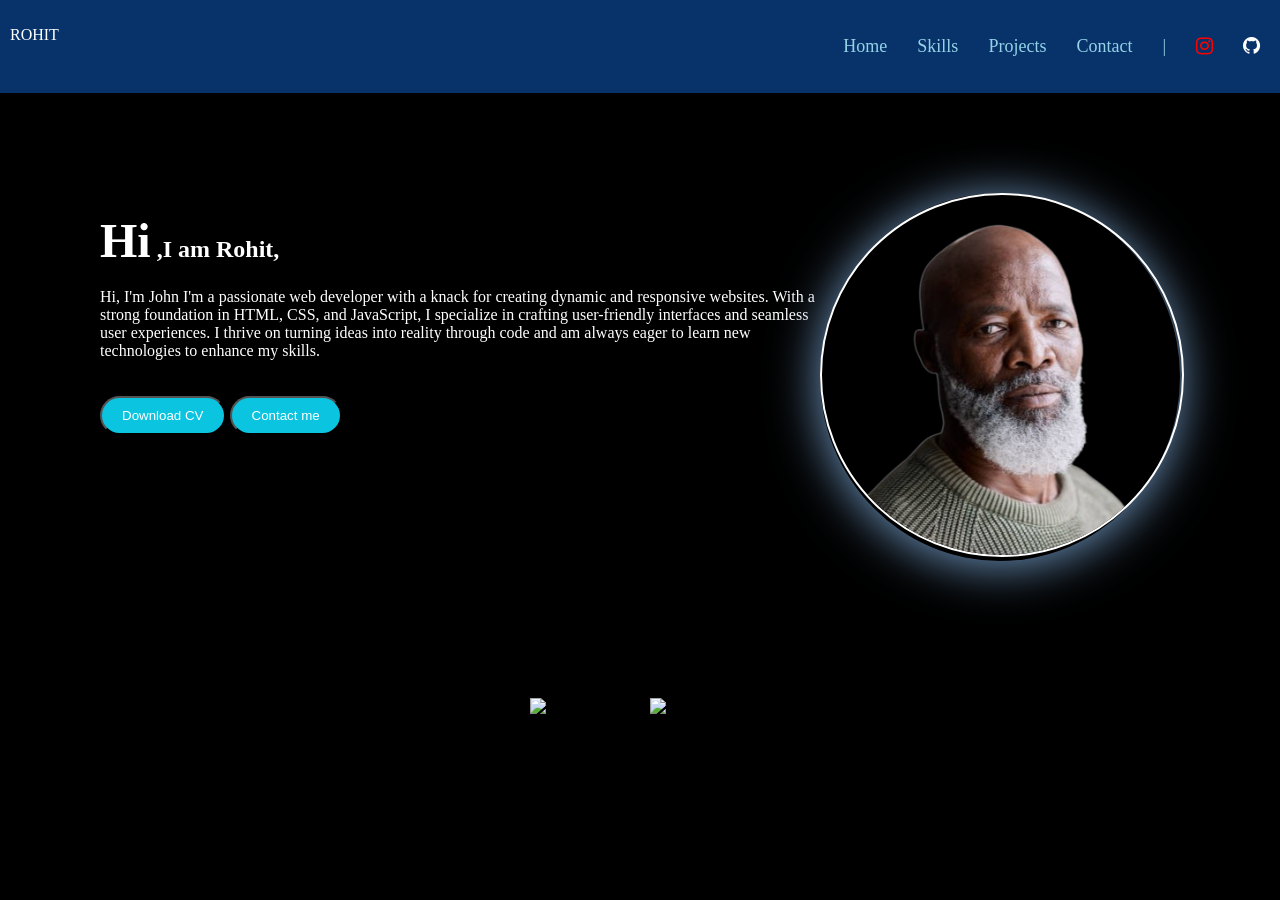
==== index.html @ e0179ade "Initial website structure" ====
<!DOCTYPE html>
<html lang="en">
<head>
    <meta charset="UTF-8">
    <meta name="viewport" content="width=device-width, initial-scale=1.0">
    <title>Portfolio Website</title>
    <link rel="stylesheet" href="/style.css">
    <link rel="preconnect" href="https://fonts.googleapis.com">
    <link rel="preconnect" href="https://fonts.gstatic.com" crossorigin>
    <link href="https://fonts.googleapis.com/css2?family=Playwrite+NZ+Basic:wght@100..400&display=swap" rel="stylesheet">
    <link rel="stylesheet" href="https://cdnjs.cloudflare.com/ajax/libs/font-awesome/4.7.0/css/font-awesome.min.css">
    
</head>
<body>
    <header>
        <div>
            <p>ROHIT</p>

        </div>
        <nav>
            <ul class="ul">
                <li><a href="#home">Home</a></li>
                <li><a href="#skills">Skills</a></li>
                <li><a href="#projects">Projects</a></li>
                <li><a href="#contact">Contact </a></li>
                <li><a> | </a></li>
                <li><i class="fa fa-instagram" style="font-size:20px;color:red;"></i></li>
                <li><i class="fa fa-github" style="font-size:20px"></i></li>

            </ul>

        </nav>
    </header>
    <main>
        <section class="home" id="home">
        <div class="about">
            <h2><span style="font-size: 48px;">Hi</span> ,I am Rohit,</h2>
            <p> Hi, I'm John
                I'm a passionate web developer with a knack for creating dynamic and responsive websites. With a strong foundation in HTML, CSS, and JavaScript, I specialize in crafting user-friendly interfaces and seamless user experiences. I thrive on turning ideas into reality through code and am always eager to learn new technologies to enhance my skills.</p>
                <button class="btn">Download CV</button>
                <button class="btn">Contact me</button>
        </div>
        <div class="profile-pic">
            <img src="/assets/face-removebg-preview.png">
        </div>
    </section>
    <section class="skills" id="skills">
        <h2 id="sk1">Skills</h2>
        <div class="skills-img">
            <img src="/project/assets/AWS.png"alt="HTML">
            <img src="/project/assets/CSS3.png" alt="CSS">
        </div>

    </section>
  
    </main>
    
    
</body>
</html>
---- style.css ----
body{
    margin: 0;
    padding: 0;
    box-sizing: border-box;
    background-color: black;
   
}
header{

    background-color: #07326a;
    color: white;
    padding: 10px;
    text-align: center;
    margin: 0;
    display: flex;
    gap: 3px;
}
nav{
    margin-left: auto;
}
nav .ul {
    list-style: none;
    display: flex;
    gap: 30px;
    padding-top: 10px;
    padding-right: 10px;
    padding-bottom: 10px;

}
nav .ul li a{
    color: white;
    text-decoration: none;
    font-size: 18px;
    color:#94d3e7

}
nav .ul li a:hover{
    color: rgb(148, 74, 74);
    background :#064089;
    border-radius: 40%;
    height: auto;

    text-decoration: none;
    font-size: 18px;
    color:#1e7f9c
 


}
p{
    
    font-family: "Playwrite NZ Basic", cursive;
    color: white;
   
}
main{
   
    padding: 50px;
}
.home{
    display: flex;
    padding: 50px;
}
.about{
    color: white;
    flex: 2;
}
.profile-pic{
    flex: 1;
    box-shadow: 0 4px 50px #749dc8;
    border-radius: 50%;
}
.profile-pic img{
    width: 100%;
    height: auto;
    border-radius: 50%;
    border: solid 2px white;
}
.btn {
    display: inline-block;
    padding: 10px 20px;
    background-color: #0AC4E0;
    color: white;
    text-decoration: none;
    border-radius: 20px;
    margin-top: 20px;
}
#ski {
    text-align: center;
    font-size: 40px;
    text-decoration: underline;
}
      
.skills-img {
    display: flex;
    justify-content: center;
    gap: 20px;
    padding: 20px;
}
      
.skills-img img {
    width: 100px;
    height: 100px;
}
      
.skills-img img:hover {
    transform: scale(1.2);
    transition: transform 0.3s ease;
}
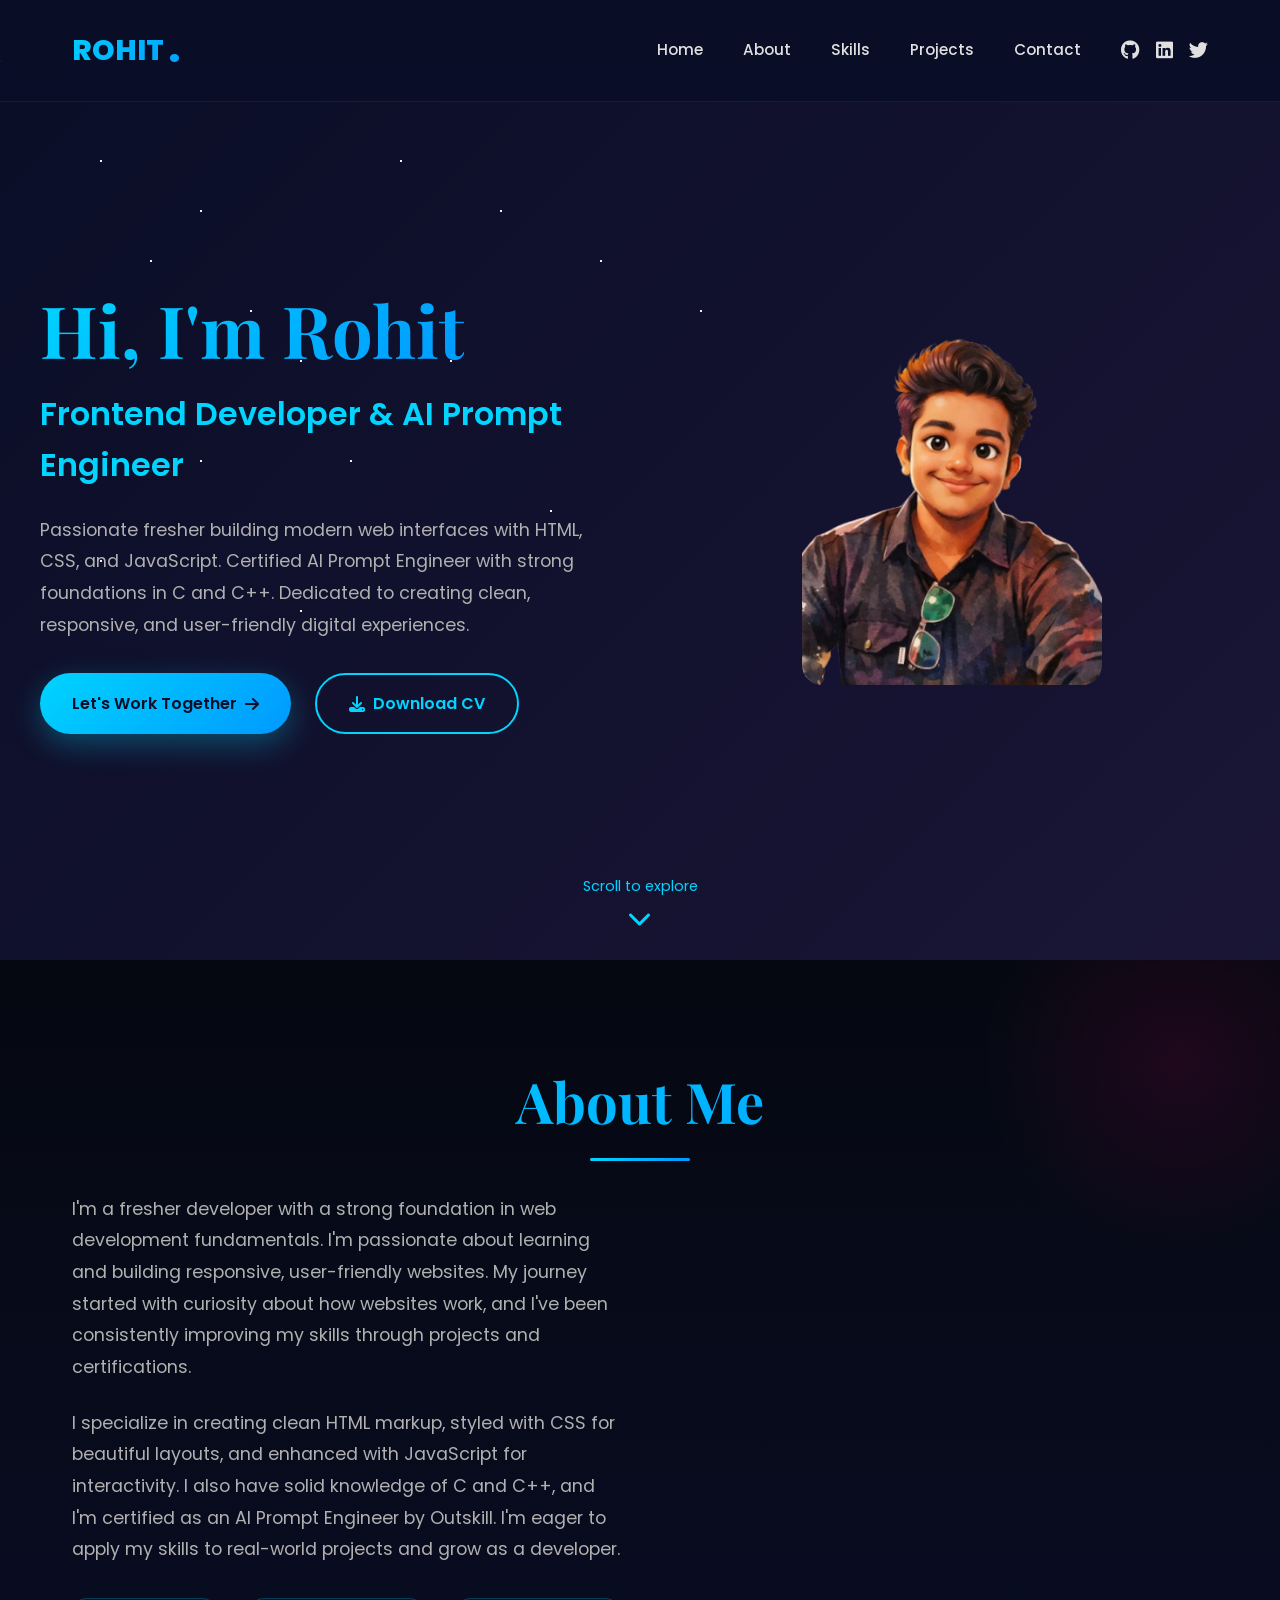
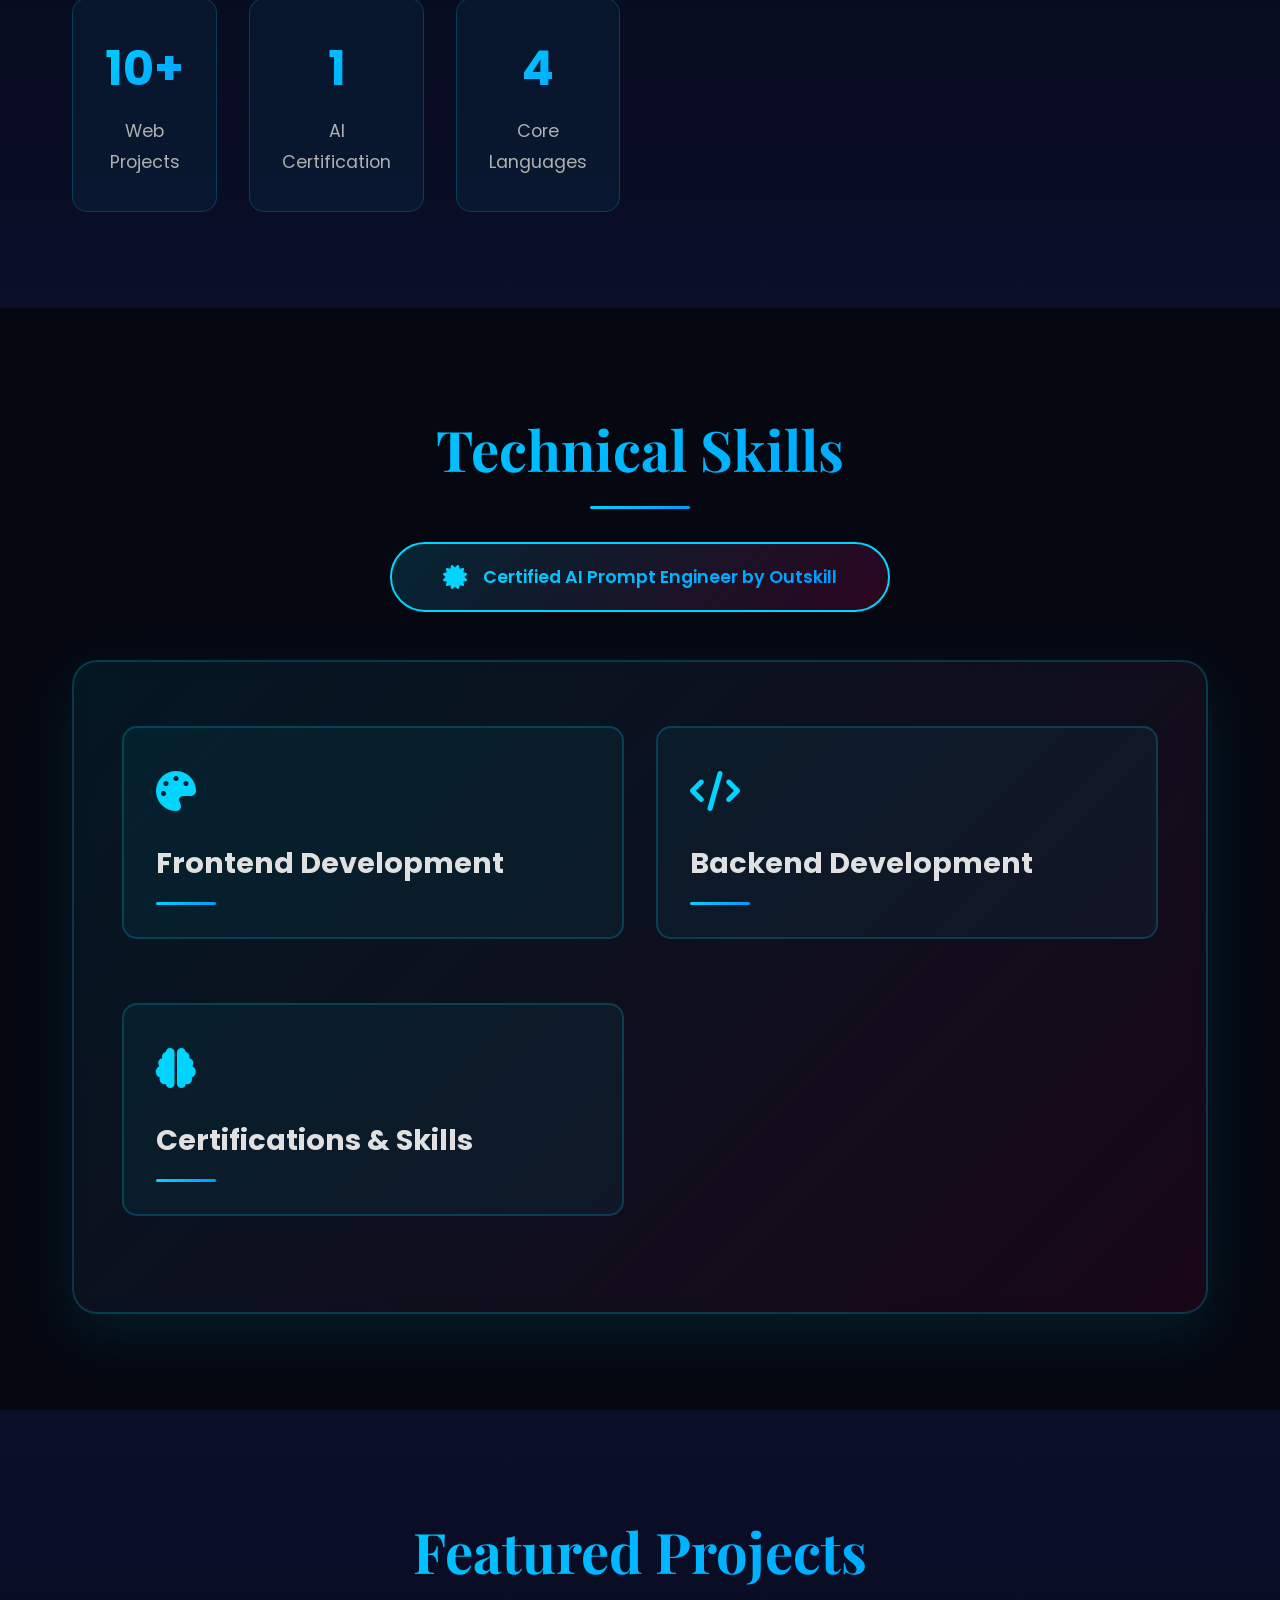
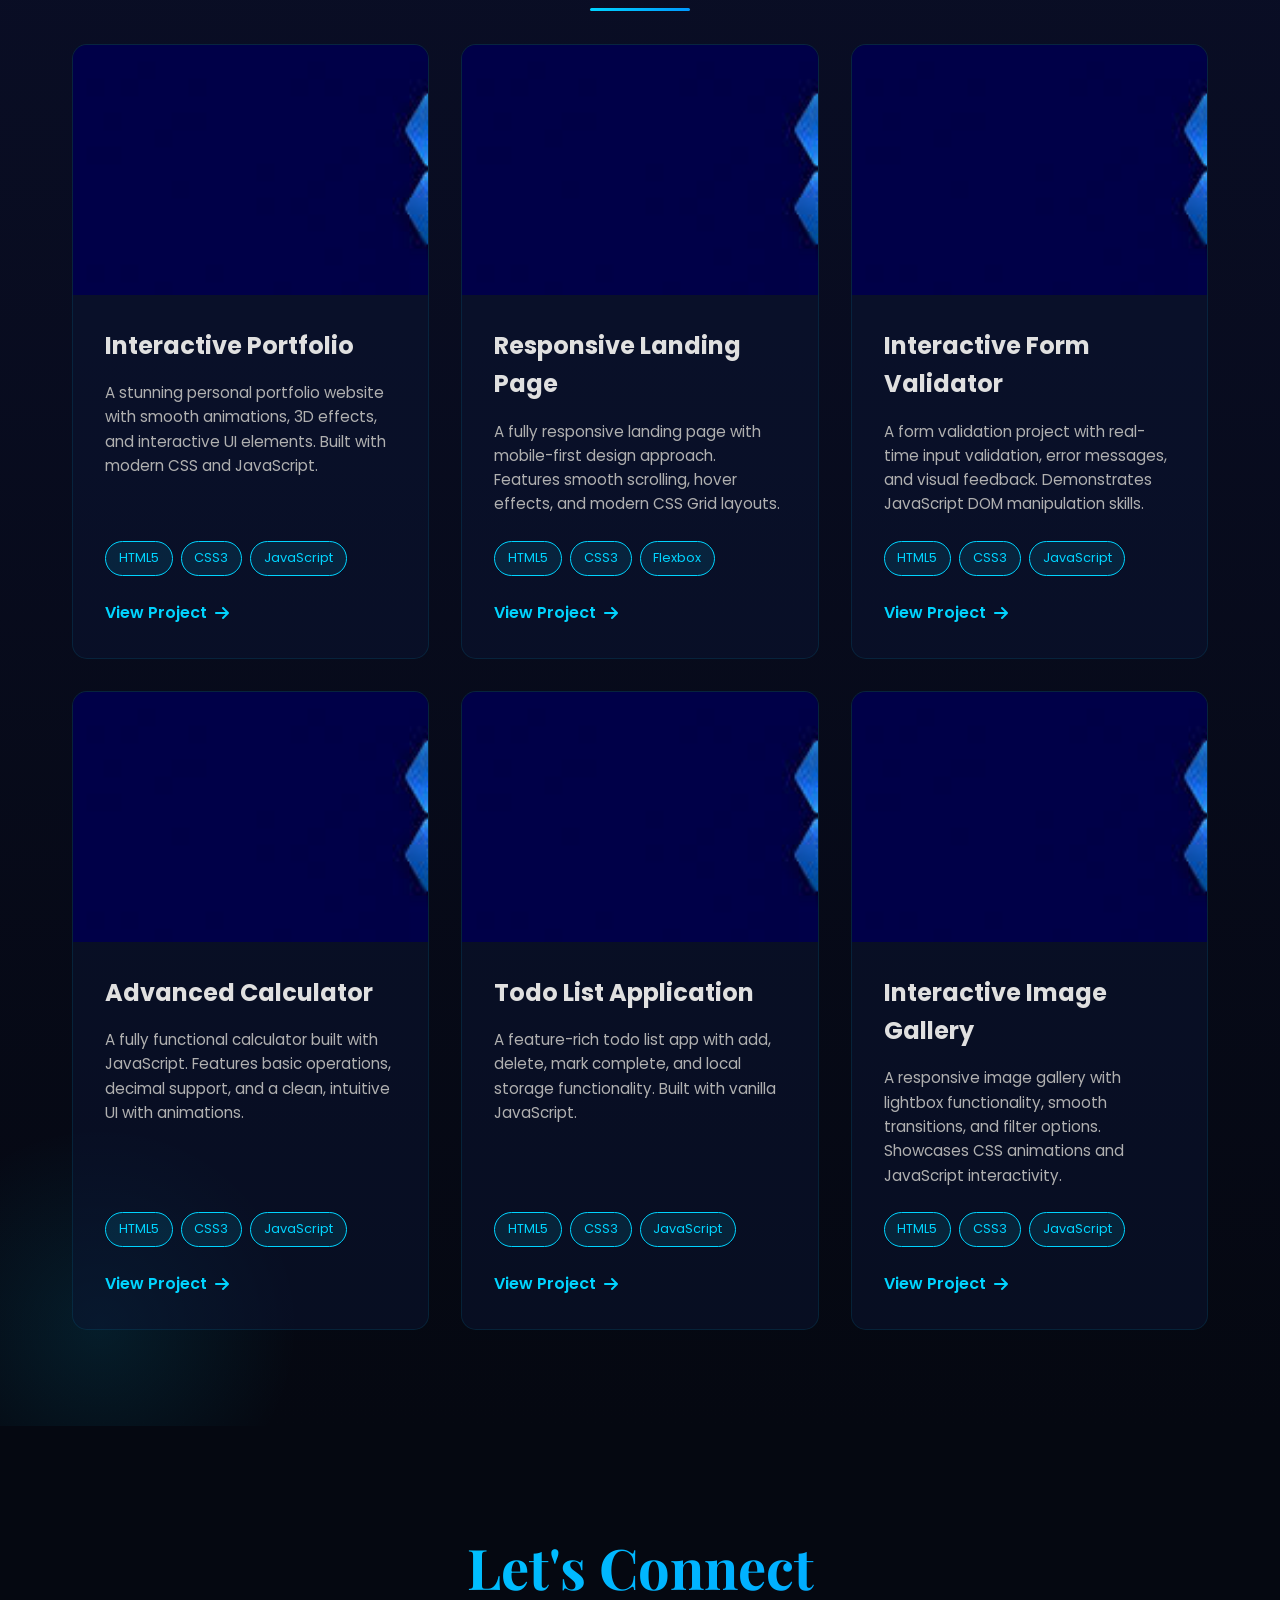
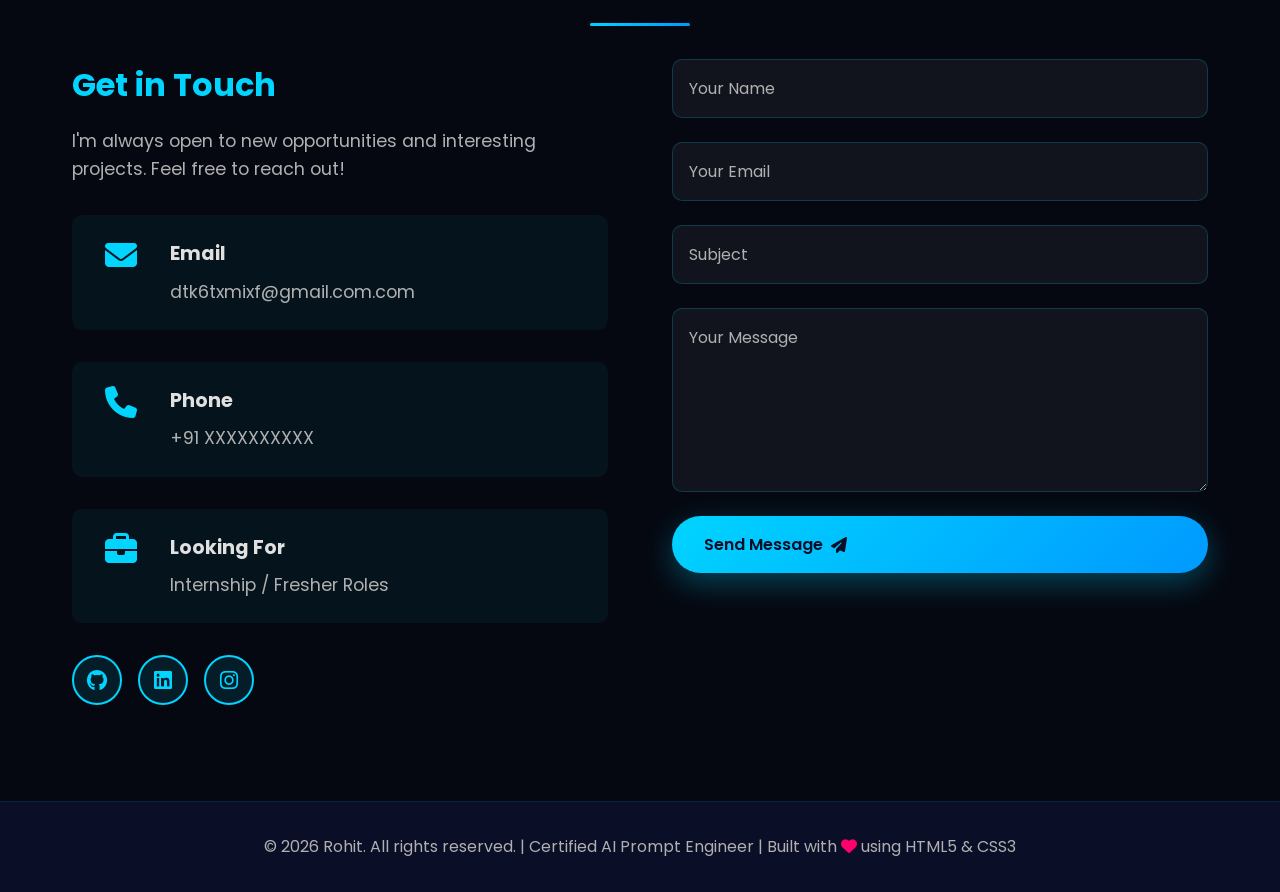
==== commit 622b6fce: "first commit" ====
--- a/index.html
+++ b/index.html
@@ -3,58 +3,471 @@
 <head>
     <meta charset="UTF-8">
     <meta name="viewport" content="width=device-width, initial-scale=1.0">
-    <title>Portfolio Website</title>
-    <link rel="stylesheet" href="/style.css">
+    <title>Rohit - Full Stack Web Developer</title>
+    <link rel="icon" type="image/x-icon" href="/project/assets/AM-removebg-preview.png">
+    <link rel="stylesheet" href="./style.css">
     <link rel="preconnect" href="https://fonts.googleapis.com">
     <link rel="preconnect" href="https://fonts.gstatic.com" crossorigin>
-    <link href="https://fonts.googleapis.com/css2?family=Playwrite+NZ+Basic:wght@100..400&display=swap" rel="stylesheet">
-    <link rel="stylesheet" href="https://cdnjs.cloudflare.com/ajax/libs/font-awesome/4.7.0/css/font-awesome.min.css">
-    
+    <link href="https://fonts.googleapis.com/css2?family=Poppins:wght@300;400;600;700;800&family=Playfair+Display:wght@700&display=swap" rel="stylesheet">
+    <link rel="stylesheet" href="https://cdnjs.cloudflare.com/ajax/libs/font-awesome/6.4.0/css/all.min.css">
 </head>
 <body>
-    <header>
-        <div>
-            <p>ROHIT</p>
-
+    
+    <header class="navbar">
+        <div class="nav-container">
+            <div class="logo">
+                <span class="logo-text">ROHIT</span>
+                <span class="logo-dot">.</span>
+            </div>
+            <input type="checkbox" id="menu-toggle" class="menu-toggle">
+            <label for="menu-toggle" class="hamburger">
+                <span></span>
+                <span></span>
+                <span></span>
+            </label>
+            <nav class="nav-menu">
+                <a href="#home" class="nav-link">Home</a>
+                <a href="#about" class="nav-link">About</a>
+                <a href="#skills" class="nav-link">Skills</a>
+                <a href="#projects" class="nav-link">Projects</a>
+                <a href="#contact" class="nav-link">Contact</a>
+                <div class="social-icons">
+                    <a href="https://github.com/A-M-Bot-5459" class="social-link" target="_blank" rel="noopener"><i class="fab fa-github"></i></a>
+                    <a href="https://www.linkedin.com/in/rohit-khonde-178954363/" class="social-link" target="_blank" rel="noopener"><i class="fab fa-linkedin"></i></a>
+                    <a href="https://twitter.com/" class="social-link" target="_blank" rel="noopener"><i class="fab fa-twitter"></i></a>
+                </div>
+            </nav>
         </div>
-        <nav>
-            <ul class="ul">
-                <li><a href="#home">Home</a></li>
-                <li><a href="#skills">Skills</a></li>
-                <li><a href="#projects">Projects</a></li>
-                <li><a href="#contact">Contact </a></li>
-                <li><a> | </a></li>
-                <li><i class="fa fa-instagram" style="font-size:20px;color:red;"></i></li>
-                <li><i class="fa fa-github" style="font-size:20px"></i></li>
-
-            </ul>
-
-        </nav>
     </header>
+
+    
     <main>
-        <section class="home" id="home">
-        <div class="about">
-            <h2><span style="font-size: 48px;">Hi</span> ,I am Rohit,</h2>
-            <p> Hi, I'm John
-                I'm a passionate web developer with a knack for creating dynamic and responsive websites. With a strong foundation in HTML, CSS, and JavaScript, I specialize in crafting user-friendly interfaces and seamless user experiences. I thrive on turning ideas into reality through code and am always eager to learn new technologies to enhance my skills.</p>
-                <button class="btn">Download CV</button>
-                <button class="btn">Contact me</button>
+        
+        <section class="hero" id="home">
+            <div class="stars"></div>
+            <div class="hero-content">
+                <div class="hero-text">
+                    <h1 class="hero-title">
+                        <span class="text-gradient">Hi, I'm Rohit</span>
+                    </h1>
+                    <h2 class="hero-subtitle">Frontend Developer & AI Prompt Engineer</h2>
+                    <p class="hero-description">
+                        Passionate fresher building modern web interfaces with HTML, CSS, and JavaScript. 
+                        Certified AI Prompt Engineer with strong foundations in C and C++. 
+                        Dedicated to creating clean, responsive, and user-friendly digital experiences.
+                    </p>
+                    <div class="hero-buttons">
+                        <button class="btn btn-primary">
+                            <span>Let's Work Together</span>
+                            <i class="fas fa-arrow-right"></i>
+                        </button>
+                        <button class="btn btn-secondary">
+                            <i class="fas fa-download"></i>
+                            <span>Download CV</span>
+                        </button>
+                    </div>
+                </div>
+                <div class="hero-image">
+                    <div class="profile-card">
+                        <img src="./assets/aiface-removebg-preview.png" alt="Profile">
+                        <div class="card-glow"></div>
+                    </div>
+                </div>
+            </div>
+            <div class="scroll-indicator">
+                <span>Scroll to explore</span>
+                <i class="fas fa-chevron-down"></i>
+            </div>
+        </section>
+
+        
+        <section class="about" id="about">
+            <div class="container">
+                <h2 class="section-title">About Me</h2>
+                <div class="about-content">
+                    <div class="about-text">
+                        <p>
+                            I'm a fresher developer with a strong foundation in web development fundamentals. 
+                            I'm passionate about learning and building responsive, user-friendly websites. 
+                            My journey started with curiosity about how websites work, and I've been consistently improving my skills through projects and certifications.
+                        </p>
+                        <p>
+                            I specialize in creating clean HTML markup, styled with CSS for beautiful layouts, 
+                            and enhanced with JavaScript for interactivity. I also have solid knowledge of C and C++, 
+                            and I'm certified as an AI Prompt Engineer by Outskill. 
+                            I'm eager to apply my skills to real-world projects and grow as a developer.
+                        </p>
+                        <div class="stats">
+                            <div class="stat-card">
+                                <h3>10+</h3>
+                                <p>Web Projects</p>
+                            </div>
+                            <div class="stat-card">
+                                <h3>1</h3>
+                                <p>AI Certification</p>
+                            </div>
+                            <div class="stat-card">
+                                <h3>4</h3>
+                                <p>Core Languages</p>
+                            </div>
+                        </div>
+                    </div>
+                </div>
+            </div>
+        </section>
+
+        
+        <section class="technical-skills-section" id="skills">
+            <div class="container">
+                <h2 class="section-title">Technical Skills</h2>
+                
+                
+                <div class="certification-badge">
+                    <i class="fas fa-certificate"></i>
+                    <span>Certified AI Prompt Engineer by Outskill</span>
+                </div>
+
+                
+                <div class="skills-block">
+                    
+                    <div class="skill-section">
+                        <div class="section-header">
+                            <div class="section-icon">
+                                <i class="fas fa-palette"></i>
+                            </div>
+                            <h3>Frontend Development</h3>
+                            <div class="underline"></div>
+                        </div>
+                        <div class="skill-items">
+                            <div class="skill-item">
+                                <div class="skill-logo">
+                                    <i class="fab fa-html5"></i>
+                                </div>
+                                <p>HTML5</p>
+                                <span class="skill-level">88%</span>
+                            </div>
+                            <div class="skill-item">
+                                <div class="skill-logo">
+                                    <i class="fab fa-css3-alt"></i>
+                                </div>
+                                <p>CSS3</p>
+                                <span class="skill-level">85%</span>
+                            </div>
+                            <div class="skill-item">
+                                <div class="skill-logo">
+                                    <i class="fab fa-js"></i>
+                                </div>
+                                <p>JavaScript</p>
+                                <span class="skill-level">80%</span>
+                            </div>
+                            <div class="skill-item">
+                                <div class="skill-logo">
+                                    <i class="fas fa-mobile-alt"></i>
+                                </div>
+                                <p>Responsive</p>
+                                <span class="skill-level">82%</span>
+                            </div>
+                        </div>
+                    </div>
+
+                    
+                    <div class="skill-section">
+                        <div class="section-header">
+                            <div class="section-icon">
+                                <i class="fas fa-code"></i>
+                            </div>
+                            <h3>Backend Development</h3>
+                            <div class="underline"></div>
+                        </div>
+                        <div class="skill-items">
+                            <div class="skill-item">
+                                <div class="skill-logo">
+                                    <i class="fas fa-c"></i>
+                                </div>
+                                <p>C</p>
+                                <span class="skill-level">80%</span>
+                            </div>
+                            <div class="skill-item">
+                                <div class="skill-logo">
+                                    <i class="fas fa-copyright"></i>
+                                </div>
+                                <p>C++</p>
+                                <span class="skill-level">78%</span>
+                            </div>
+                            <div class="skill-item">
+                                <div class="skill-logo">
+                                    <i class="fab fa-git"></i>
+                                </div>
+                                <p>Git & GitHub</p>
+                                <span class="skill-level">85%</span>
+                            </div>
+                            <div class="skill-item">
+                                <div class="skill-logo">
+                                    <i class="fas fa-tools"></i>
+                                </div>
+                                <p>VS Code</p>
+                                <span class="skill-level">88%</span>
+                            </div>
+                        </div>
+                    </div>
+
+                    
+                    <div class="skill-section">
+                        <div class="section-header">
+                            <div class="section-icon">
+                                <i class="fas fa-brain"></i>
+                            </div>
+                            <h3>Certifications & Skills</h3>
+                            <div class="underline"></div>
+                        </div>
+                        <div class="skill-items">
+                            <div class="skill-item">
+                                <div class="skill-logo">
+                                    <i class="fas fa-robot"></i>
+                                </div>
+                                <p>AI Prompt</p>
+                                <span class="skill-level">90%</span>
+                            </div>
+                            <div class="skill-item">
+                                <div class="skill-logo">
+                                    <i class="fas fa-lightbulb"></i>
+                                </div>
+                                <p>Problem Solving</p>
+                                <span class="skill-level">75%</span>
+                            </div>
+                            <div class="skill-item">
+                                <div class="skill-logo">
+                                    <i class="fas fa-book"></i>
+                                </div>
+                                <p>Quick Learner</p>
+                                <span class="skill-level">92%</span>
+                            </div>
+                        </div>
+                    </div>
+                </div>
+            </div>
+        </section>
+
+        
+        <section class="projects" id="projects">
+            <div class="container">
+                <h2 class="section-title">Featured Projects</h2>
+                <div class="projects-grid">
+                    
+                    <div class="project-card">
+                        <div class="project-image">
+                            <img src="./assets/banner.jfif" alt="Interactive Portfolio">
+                            <div class="project-overlay">
+                                <i class="fas fa-plus"></i>
+                            </div>
+                        </div>
+                        <div class="project-content">
+                            <h3>Interactive Portfolio</h3>
+                            <p>A stunning personal portfolio website with smooth animations, 3D effects, and interactive UI elements. Built with modern CSS and JavaScript.</p>
+                            <div class="tech-stack">
+                                <span class="tech-tag">HTML5</span>
+                                <span class="tech-tag">CSS3</span>
+                                <span class="tech-tag">JavaScript</span>
+                            </div>
+                            <a href="#" class="project-link">
+                                View Project <i class="fas fa-arrow-right"></i>
+                            </a>
+                        </div>
+                    </div>
+
+                    
+                    <div class="project-card">
+                        <div class="project-image">
+                            <img src="./assets/banner.jfif" alt="Responsive Website">
+                            <div class="project-overlay">
+                                <i class="fas fa-plus"></i>
+                            </div>
+                        </div>
+                        <div class="project-content">
+                            <h3>Responsive Landing Page</h3>
+                            <p>A fully responsive landing page with mobile-first design approach. Features smooth scrolling, hover effects, and modern CSS Grid layouts.</p>
+                            <div class="tech-stack">
+                                <span class="tech-tag">HTML5</span>
+                                <span class="tech-tag">CSS3</span>
+                                <span class="tech-tag">Flexbox</span>
+                            </div>
+                            <a href="#" class="project-link">
+                                View Project <i class="fas fa-arrow-right"></i>
+                            </a>
+                        </div>
+                    </div>
+
+                    
+                    <div class="project-card">
+                        <div class="project-image">
+                            <img src="./assets/banner.jfif" alt="Form Validation">
+                            <div class="project-overlay">
+                                <i class="fas fa-plus"></i>
+                            </div>
+                        </div>
+                        <div class="project-content">
+                            <h3>Interactive Form Validator</h3>
+                            <p>A form validation project with real-time input validation, error messages, and visual feedback. Demonstrates JavaScript DOM manipulation skills.</p>
+                            <div class="tech-stack">
+                                <span class="tech-tag">HTML5</span>
+                                <span class="tech-tag">CSS3</span>
+                                <span class="tech-tag">JavaScript</span>
+                            </div>
+                            <a href="#" class="project-link">
+                                View Project <i class="fas fa-arrow-right"></i>
+                            </a>
+                        </div>
+                    </div>
+
+                    
+                    <div class="project-card">
+                        <div class="project-image">
+                            <img src="./assets/banner.jfif" alt="Calculator App">
+                            <div class="project-overlay">
+                                <i class="fas fa-plus"></i>
+                            </div>
+                        </div>
+                        <div class="project-content">
+                            <h3>Advanced Calculator</h3>
+                            <p>A fully functional calculator built with JavaScript. Features basic operations, decimal support, and a clean, intuitive UI with animations.</p>
+                            <div class="tech-stack">
+                                <span class="tech-tag">HTML5</span>
+                                <span class="tech-tag">CSS3</span>
+                                <span class="tech-tag">JavaScript</span>
+                            </div>
+                            <a href="#" class="project-link">
+                                View Project <i class="fas fa-arrow-right"></i>
+                            </a>
+                        </div>
+                    </div>
+
+                    
+                    <div class="project-card">
+                        <div class="project-image">
+                            <img src="./assets/banner.jfif" alt="Todo List App">
+                            <div class="project-overlay">
+                                <i class="fas fa-plus"></i>
+                            </div>
+                        </div>
+                        <div class="project-content">
+                            <h3>Todo List Application</h3>
+                            <p>A feature-rich todo list app with add, delete, mark complete, and local storage functionality. Built with vanilla JavaScript.</p>
+                            <div class="tech-stack">
+                                <span class="tech-tag">HTML5</span>
+                                <span class="tech-tag">CSS3</span>
+                                <span class="tech-tag">JavaScript</span>
+                            </div>
+                            <a href="#" class="project-link">
+                                View Project <i class="fas fa-arrow-right"></i>
+                            </a>
+                        </div>
+                    </div>
+
+                    
+                    <div class="project-card">
+                        <div class="project-image">
+                            <img src="./assets/banner.jfif" alt="Image Gallery">
+                            <div class="project-overlay">
+                                <i class="fas fa-plus"></i>
+                            </div>
+                        </div>
+                        <div class="project-content">
+                            <h3>Interactive Image Gallery</h3>
+                            <p>A responsive image gallery with lightbox functionality, smooth transitions, and filter options. Showcases CSS animations and JavaScript interactivity.</p>
+                            <div class="tech-stack">
+                                <span class="tech-tag">HTML5</span>
+                                <span class="tech-tag">CSS3</span>
+                                <span class="tech-tag">JavaScript</span>
+                            </div>
+                            <a href="#" class="project-link">
+                                View Project <i class="fas fa-arrow-right"></i>
+                            </a>
+                        </div>
+                    </div>
+                </div>
+            </div>
+        </section>
+
+        
+        <section class="contact" id="contact">
+            <div class="container">
+                <h2 class="section-title">Let's Connect</h2>
+                <div class="contact-content">
+                    <div class="contact-info">
+                        <h3>Get in Touch</h3>
+                        <p>I'm always open to new opportunities and interesting projects. Feel free to reach out!</p>
+                        
+                        <div class="contact-details">
+                            <div class="contact-item">
+                                <i class="fas fa-envelope"></i>
+                                <div>
+                                    <h4>Email</h4>
+                                    <p>dtk6txmixf@gmail.com.com</p>
+                                </div>
+                            </div>
+                            <div class="contact-item">
+                                <i class="fas fa-phone"></i>
+                                <div>
+                                    <h4>Phone</h4>
+                                    <p>+91 XXXXXXXXXX</p>
+                                </div>
+                            </div>
+                            <div class="contact-item">
+                                <i class="fas fa-briefcase"></i>
+                                <div>
+                                    <h4>Looking For</h4>
+                                    <p>Internship / Fresher Roles</p>
+                                </div>
+                            </div>
+                        </div>
+
+                        <div class="social-links">
+                            <a href="https://github.com/A-M-Bot-5459" class="social-btn"  target="_blank" rel="noopener">
+                                <i class="fab fa-github"></i>
+                            </a>
+
+                            <a href="https://www.linkedin.com/in/rohit-khonde-178954363" class="social-btn"  target="_blank" rel="noopener">
+                                <i class="fab fa-linkedin"></i>
+                            </a>
+
+
+                            <a href="https://www.instagram.com/a.m.bot/" class="social-btn" target="_blank" rel="noopener">
+                                <i class="fab fa-instagram"></i>
+                            </a>
+                            
+
+                        </div>
+                    </div>
+
+                    <form class="contact-form" action="https://formsubmit.co/your-email@example.com" method="POST">
+                        <div class="form-group">
+                            <input type="text" name="name" placeholder="Your Name" required>
+                        </div>
+                        <div class="form-group">
+                            <input type="email" name="email" placeholder="Your Email" required>
+                        </div>
+                        <div class="form-group">
+                            <input type="text" name="subject" placeholder="Subject" required>
+                        </div>
+                        <div class="form-group">
+                            <textarea name="message" placeholder="Your Message" rows="6" required></textarea>
+                        </div>
+                        <input type="hidden" name="_captcha" value="false">
+                        <button type="submit" class="btn btn-primary">
+                            <span>Send Message</span>
+                            <i class="fas fa-paper-plane"></i>
+                        </button>
+                    </form>
+                </div>
+            </div>
+        </section>
+    </main>
+
+    
+    <footer class="footer">
+        <div class="container">
+            <p>&copy; 2026 Rohit. All rights reserved. | Certified AI Prompt Engineer | Built with <i class="fas fa-heart"></i> using HTML5 & CSS3</p>
         </div>
-        <div class="profile-pic">
-            <img src="/assets/face-removebg-preview.png">
-        </div>
-    </section>
-    <section class="skills" id="skills">
-        <h2 id="sk1">Skills</h2>
-        <div class="skills-img">
-            <img src="/project/assets/AWS.png"alt="HTML">
-            <img src="/project/assets/CSS3.png" alt="CSS">
-        </div>
-
-    </section>
-  
-    </main>
-    
-    
+    </footer>
 </body>
 </html>
--- a/style.css
+++ b/style.css
@@ -1,103 +1,1120 @@
-body{
+ 
+:root {
+    --primary-color: #00d4ff;
+    --secondary-color: #0a0e27;
+    --accent-color: #ff006e;
+    --text-color: #e0e0e0;
+    --text-dark: #b0b0b0;
+    --bg-dark: #0a0e27;
+    --bg-darker: #050811;
+    --gradient-primary: linear-gradient(135deg, #00d4ff 0%, #0099ff 100%);
+    --gradient-secondary: linear-gradient(135deg, #ff006e 0%, #ff4d94 100%);
+    --transition: all 0.3s cubic-bezier(0.4, 0, 0.2, 1);
+    --transition-slow: all 0.6s cubic-bezier(0.4, 0, 0.2, 1);
+}
+
+* {
     margin: 0;
     padding: 0;
     box-sizing: border-box;
-    background-color: black;
-   
-}
-header{
-
-    background-color: #07326a;
+}
+
+html {
+    scroll-behavior: smooth;
+}
+
+body {
+    font-family: 'Poppins', sans-serif;
+    background-color: var(--bg-darker);
+    color: var(--text-color);
+    line-height: 1.6;
+    overflow-x: hidden;
+}
+
+a {
+    color: var(--primary-color);
+    text-decoration: none;
+    transition: var(--transition);
+}
+
+ 
+.navbar {
+    position: fixed;
+    top: 0;
+    width: 100%;
+    background: rgba(10, 14, 39, 0.95);
+    backdrop-filter: blur(10px);
+    border-bottom: 1px solid rgba(0, 212, 255, 0.1);
+    z-index: 1000;
+    padding: 1rem 0;
+}
+
+.nav-container {
+    max-width: 1200px;
+    margin: 0 auto;
+    padding: 0 2rem;
+    display: flex;
+    justify-content: space-between;
+    align-items: center;
+}
+
+.logo {
+    font-size: 1.8rem;
+    font-weight: 800;
+    background: var(--gradient-primary);
+    -webkit-background-clip: text;
+    -webkit-text-fill-color: transparent;
+    background-clip: text;
+    display: flex;
+    align-items: center;
+    gap: 5px;
+}
+
+.logo-dot {
+    color: var(--accent-color);
+    font-size: 2.5rem;
+    margin-bottom: 5px;
+}
+
+.nav-menu {
+    display: flex;
+    align-items: center;
+    gap: 2.5rem;
+    list-style: none;
+}
+
+.nav-link {
+    font-size: 0.95rem;
+    font-weight: 500;
+    color: var(--text-color);
+    position: relative;
+    transition: var(--transition);
+}
+
+.nav-link::after {
+    content: '';
+    position: absolute;
+    bottom: -5px;
+    left: 0;
+    width: 0;
+    height: 2px;
+    background: var(--gradient-primary);
+    transition: var(--transition);
+}
+
+.nav-link:hover::after,
+.nav-link:hover {
+    color: var(--primary-color);
+    width: 100%;
+}
+
+.social-icons {
+    display: flex;
+    gap: 1rem;
+}
+
+.social-link {
+    color: var(--text-color);
+    font-size: 1.2rem;
+    transition: var(--transition);
+    display: flex;
+    align-items: center;
+    justify-content: center;
+}
+
+.social-link:hover {
+    color: var(--primary-color);
+    transform: translateY(-3px);
+}
+
+.hamburger {
+    display: none;
+    flex-direction: column;
+    cursor: pointer;
+}
+
+.hamburger span {
+    width: 25px;
+    height: 3px;
+    background: var(--primary-color);
+    margin: 5px 0;
+    transition: var(--transition);
+    border-radius: 2px;
+}
+
+ 
+.menu-toggle {
+    display: none;
+}
+
+#menu-toggle:checked ~ .nav-menu {
+    display: flex;
+}
+
+ 
+.hero {
+    min-height: 100vh;
+    background: linear-gradient(135deg, var(--bg-dark) 0%, #1a1535 100%);
+    display: flex;
+    align-items: center;
+    justify-content: center;
+    position: relative;
+    overflow: hidden;
+    margin-top: 60px;
+    padding: 2rem;
+}
+
+.stars {
+    position: absolute;
+    width: 100%;
+    height: 100%;
+    overflow: hidden;
+    z-index: 0;
+}
+
+.stars::before,
+.stars::after {
+    content: '';
+    position: absolute;
+    width: 2px;
+    height: 2px;
+    background: white;
+    border-radius: 50%;
+    box-shadow: 
+        100px 100px white, 200px 150px white, 150px 200px white,
+        300px 300px white, 400px 100px white, 250px 250px white,
+        500px 150px white, 350px 400px white, 450px 300px white,
+        600px 200px white, 100px 500px white, 200px 400px white,
+        700px 250px white, 550px 450px white, 300px 550px white;
+    animation: twinkle 3s infinite;
+}
+
+@keyframes twinkle {
+    0%, 100% { opacity: 0.3; }
+    50% { opacity: 1; }
+}
+
+.hero-content {
+    max-width: 1200px;
+    display: grid;
+    grid-template-columns: 1fr 1fr;
+    gap: 3rem;
+    align-items: center;
+    position: relative;
+    z-index: 1;
+    width: 100%;
+}
+
+.hero-text h1 {
+    font-family: 'Playfair Display', serif;
+    font-size: 4.5rem;
+    line-height: 1.2;
+    margin-bottom: 1rem;
+    animation: slideInUp 0.8s ease-out;
+}
+
+.text-gradient {
+    background: var(--gradient-primary);
+    -webkit-background-clip: text;
+    -webkit-text-fill-color: transparent;
+    background-clip: text;
+}
+
+.hero-subtitle {
+    font-size: 2rem;
+    color: var(--primary-color);
+    margin-bottom: 1.5rem;
+    animation: slideInUp 0.8s ease-out 0.2s both;
+    font-weight: 600;
+}
+
+.hero-description {
+    font-size: 1.1rem;
+    color: var(--text-dark);
+    margin-bottom: 2rem;
+    line-height: 1.8;
+    animation: slideInUp 0.8s ease-out 0.4s both;
+}
+
+.hero-buttons {
+    display: flex;
+    gap: 1.5rem;
+    animation: slideInUp 0.8s ease-out 0.6s both;
+    flex-wrap: wrap;
+}
+
+.btn {
+    padding: 1rem 2rem;
+    border: none;
+    border-radius: 50px;
+    font-size: 1rem;
+    font-weight: 600;
+    cursor: pointer;
+    transition: var(--transition-slow);
+    display: inline-flex;
+    align-items: center;
+    gap: 0.5rem;
+    position: relative;
+    overflow: hidden;
+    font-family: 'Poppins', sans-serif;
+}
+
+.btn-primary {
+    background: var(--gradient-primary);
+    color: var(--bg-dark);
+    box-shadow: 0 10px 30px rgba(0, 212, 255, 0.3);
+}
+
+.btn-primary:hover {
+    transform: translateY(-3px);
+    box-shadow: 0 15px 40px rgba(0, 212, 255, 0.5);
+}
+
+.btn-secondary {
+    background: transparent;
+    border: 2px solid var(--primary-color);
+    color: var(--primary-color);
+}
+
+.btn-secondary:hover {
+    background: var(--primary-color);
+    color: var(--bg-dark);
+    transform: translateY(-3px);
+}
+
+.hero-image {
+    display: flex;
+    justify-content: center;
+    align-items: center;
+    animation: slideInRight 0.8s ease-out;
+}
+
+.profile-card {
+    position: relative;
+    width: 300px;
+    height: 350px;
+    border-radius: 20px;
+    overflow: hidden;
+    perspective: 1000px;
+    cursor: pointer;
+}
+
+.profile-card:hover {
+    transform: rotateY(10deg) rotateX(5deg) scale(1.05);
+    transition: var(--transition-slow);
+}
+
+.profile-card img {
+    width: 100%;
+    height: 100%;
+    object-fit: cover;
+    transition: var(--transition);
+}
+
+.profile-card:hover img {
+    transform: scale(1.1);
+}
+
+.card-glow {
+    position: absolute;
+    top: -50%;
+    right: -50%;
+    width: 200px;
+    height: 200px;
+    background: radial-gradient(circle, rgba(0, 212, 255, 0.3) 0%, transparent 70%);
+    border-radius: 50%;
+    animation: float 6s ease-in-out infinite;
+    pointer-events: none;
+}
+
+@keyframes float {
+    0%, 100% { transform: translateY(0) translateX(0); }
+    50% { transform: translateY(-30px) translateX(30px); }
+}
+
+@keyframes slideInUp {
+    from {
+        opacity: 0;
+        transform: translateY(30px);
+    }
+    to {
+        opacity: 1;
+        transform: translateY(0);
+    }
+}
+
+@keyframes slideInRight {
+    from {
+        opacity: 0;
+        transform: translateX(50px);
+    }
+    to {
+        opacity: 1;
+        transform: translateX(0);
+    }
+}
+
+.scroll-indicator {
+    position: absolute;
+    bottom: 30px;
+    left: 50%;
+    transform: translateX(-50%);
+    display: flex;
+    flex-direction: column;
+    align-items: center;
+    gap: 0.5rem;
+    animation: bounce 2s infinite;
+    z-index: 1;
+}
+
+.scroll-indicator span {
+    font-size: 0.9rem;
+    color: var(--primary-color);
+}
+
+.scroll-indicator i {
+    color: var(--primary-color);
+    font-size: 1.5rem;
+}
+
+@keyframes bounce {
+    0%, 100% { transform: translateX(-50%) translateY(0); }
+    50% { transform: translateX(-50%) translateY(-10px); }
+}
+
+ 
+.container {
+    max-width: 1200px;
+    margin: 0 auto;
+    padding: 0 2rem;
+}
+
+.section-title {
+    font-family: 'Playfair Display', serif;
+    font-size: 3.5rem;
+    text-align: center;
+    margin-bottom: 3rem;
+    background: var(--gradient-primary);
+    -webkit-background-clip: text;
+    -webkit-text-fill-color: transparent;
+    background-clip: text;
+    position: relative;
+    display: inline-block;
+    width: 100%;
+}
+
+.section-title::after {
+    content: '';
+    position: absolute;
+    bottom: -15px;
+    left: 50%;
+    transform: translateX(-50%);
+    width: 100px;
+    height: 3px;
+    background: var(--gradient-primary);
+    border-radius: 2px;
+}
+
+ 
+.about {
+    padding: 6rem 0;
+    background: linear-gradient(180deg, var(--bg-darker) 0%, var(--bg-dark) 100%);
+    position: relative;
+    overflow: hidden;
+}
+
+.about::before {
+    content: '';
+    position: absolute;
+    width: 400px;
+    height: 400px;
+    background: radial-gradient(circle, rgba(255, 0, 110, 0.1) 0%, transparent 70%);
+    top: -100px;
+    right: -100px;
+    border-radius: 50%;
+    animation: float 8s ease-in-out infinite;
+}
+
+.about-content {
+    display: grid;
+    grid-template-columns: 1fr 1fr;
+    gap: 3rem;
+    position: relative;
+    z-index: 1;
+}
+
+.about-text p {
+    font-size: 1.1rem;
+    color: var(--text-dark);
+    margin-bottom: 1.5rem;
+    line-height: 1.8;
+    animation: slideInUp 0.8s ease-out;
+}
+
+.stats {
+    display: grid;
+    grid-template-columns: repeat(3, 1fr);
+    gap: 2rem;
+    margin-top: 2rem;
+}
+
+.stat-card {
+    background: rgba(0, 212, 255, 0.05);
+    border: 1px solid rgba(0, 212, 255, 0.2);
+    padding: 2rem;
+    border-radius: 15px;
+    text-align: center;
+    transition: var(--transition);
+    cursor: pointer;
+    transform: translateY(0);
+}
+
+.stat-card:hover {
+    transform: translateY(-10px);
+    background: rgba(0, 212, 255, 0.1);
+    border-color: var(--primary-color);
+    box-shadow: 0 15px 40px rgba(0, 212, 255, 0.2);
+}
+
+.stat-card h3 {
+    font-size: 3rem;
+    background: var(--gradient-primary);
+    -webkit-background-clip: text;
+    -webkit-text-fill-color: transparent;
+    background-clip: text;
+    margin-bottom: 0.5rem;
+}
+
+.stat-card p {
+    color: var(--text-dark);
+    margin: 0;
+}
+
+ 
+.technical-skills-section {
+    padding: 6rem 0;
+    background: var(--bg-darker);
+    position: relative;
+}
+
+.certification-badge {
+    display: flex;
+    align-items: center;
+    justify-content: center;
+    gap: 1rem;
+    background: linear-gradient(135deg, rgba(0, 212, 255, 0.15) 0%, rgba(255, 0, 110, 0.15) 100%);
+    border: 2px solid var(--primary-color);
+    border-radius: 50px;
+    padding: 1.2rem 2rem;
+    margin-bottom: 3rem;
+    max-width: 500px;
+    margin-left: auto;
+    margin-right: auto;
+    animation: slideInUp 0.8s ease-out 0.3s both;
+}
+
+.certification-badge i {
+    font-size: 1.5rem;
+    color: var(--primary-color);
+    animation: float 3s ease-in-out infinite;
+}
+
+.certification-badge span {
+    font-size: 1.1rem;
+    font-weight: 600;
+    background: var(--gradient-primary);
+    -webkit-background-clip: text;
+    -webkit-text-fill-color: transparent;
+    background-clip: text;
+}
+
+.skills-block {
+    background: linear-gradient(135deg, rgba(0, 212, 255, 0.08) 0%, rgba(255, 0, 110, 0.08) 100%);
+    border: 2px solid rgba(0, 212, 255, 0.2);
+    border-radius: 25px;
+    padding: 4rem 3rem;
+    backdrop-filter: blur(10px);
+    position: relative;
+    overflow: hidden;
+    box-shadow: 0 20px 60px rgba(0, 212, 255, 0.1);
+    display: grid;
+    grid-template-columns: repeat(auto-fit, minmax(350px, 1fr));
+    gap: 2rem;
+}
+
+ 
+.skill-section {
+    display: flex;
+    flex-direction: column;
+    gap: 2rem;
+    animation: slideInUp 0.8s ease-out;
+}
+
+ 
+.section-header {
+    display: flex;
+    flex-direction: column;
+    align-items: flex-start;
+    gap: 1rem;
+    padding: 2rem;
+    background: rgba(0, 212, 255, 0.05);
+    border: 2px solid rgba(0, 212, 255, 0.2);
+    border-radius: 15px;
+    cursor: pointer;
+    transition: var(--transition-slow);
+    position: relative;
+    overflow: hidden;
+}
+
+.section-header:hover {
+    background: rgba(0, 212, 255, 0.15);
+    border-color: var(--primary-color);
+    box-shadow: 0 15px 40px rgba(0, 212, 255, 0.2);
+    transform: translateY(-5px);
+}
+
+.section-icon {
+    font-size: 2.5rem;
+    color: var(--primary-color);
+    transition: var(--transition);
+}
+
+.section-header:hover .section-icon {
+    transform: scale(1.2) rotate(20deg);
+}
+
+.section-header h3 {
+    font-size: 1.8rem;
+    color: var(--text-color);
+    margin: 0;
+    transition: var(--transition);
+}
+
+.section-header:hover h3 {
+    color: var(--primary-color);
+}
+
+.underline {
+    width: 60px;
+    height: 3px;
+    background: var(--gradient-primary);
+    border-radius: 2px;
+    transition: var(--transition);
+}
+
+.section-header:hover .underline {
+    width: 100%;
+    box-shadow: 0 0 15px rgba(0, 212, 255, 0.5);
+}
+
+ 
+.skill-items {
+    display: grid;
+    grid-template-columns: repeat(auto-fit, minmax(150px, 1fr));
+    gap: 1.5rem;
+    max-height: 0;
+    opacity: 0;
+    overflow: hidden;
+    transition: max-height 0.5s ease-out, opacity 0.5s ease-out;
+    pointer-events: none;
+}
+
+.skill-section:hover .skill-items {
+    max-height: 400px;
+    opacity: 1;
+    pointer-events: auto;
+}
+
+ 
+.skill-item {
+    display: flex;
+    flex-direction: column;
+    align-items: center;
+    justify-content: center;
+    gap: 1rem;
+    padding: 1.5rem;
+    background: rgba(0, 212, 255, 0.08);
+    border: 2px solid rgba(0, 212, 255, 0.2);
+    border-radius: 15px;
+    text-align: center;
+    transition: var(--transition);
+    cursor: pointer;
+}
+
+.skill-item:hover {
+    transform: translateY(-10px) scale(1.05);
+    background: rgba(0, 212, 255, 0.15);
+    border-color: var(--primary-color);
+    box-shadow: 0 15px 40px rgba(0, 212, 255, 0.3);
+}
+
+ 
+.skill-logo {
+    width: 80px;
+    height: 80px;
+    border-radius: 50%;
+    background: linear-gradient(135deg, rgba(0, 212, 255, 0.2) 0%, rgba(255, 0, 110, 0.2) 100%);
+    border: 2px solid var(--primary-color);
+    display: flex;
+    align-items: center;
+    justify-content: center;
+    font-size: 2.5rem;
+    color: var(--primary-color);
+    transition: var(--transition);
+}
+
+.skill-item:hover .skill-logo {
+    transform: rotate(360deg) scale(1.2);
+    background: linear-gradient(135deg, var(--primary-color) 0%, var(--accent-color) 100%);
+    color: var(--bg-dark);
+    box-shadow: 0 0 30px rgba(0, 212, 255, 0.6);
+}
+
+ 
+.skill-item p {
+    font-size: 1.1rem;
+    font-weight: 600;
+    color: var(--text-color);
+    margin: 0;
+    transition: var(--transition);
+}
+
+.skill-item:hover p {
+    color: var(--primary-color);
+}
+
+ 
+.skill-level {
+    display: inline-block;
+    padding: 0.4rem 1rem;
+    background: rgba(0, 212, 255, 0.15);
+    border: 1px solid var(--primary-color);
+    border-radius: 20px;
+    color: var(--primary-color);
+    font-size: 0.9rem;
+    font-weight: 700;
+    transition: var(--transition);
+}
+
+.skill-item:hover .skill-level {
+    background: var(--primary-color);
+    color: var(--bg-dark);
+    transform: scale(1.1);
+    box-shadow: 0 0 15px rgba(0, 212, 255, 0.4);
+}
+
+ 
+.projects {
+    padding: 6rem 0;
+    background: linear-gradient(180deg, var(--bg-dark) 0%, var(--bg-darker) 100%);
+    position: relative;
+}
+
+.projects::before {
+    content: '';
+    position: absolute;
+    width: 400px;
+    height: 400px;
+    background: radial-gradient(circle, rgba(0, 212, 255, 0.1) 0%, transparent 70%);
+    bottom: -100px;
+    left: -100px;
+    border-radius: 50%;
+}
+
+.projects-grid {
+    display: grid;
+    grid-template-columns: repeat(auto-fit, minmax(320px, 1fr));
+    gap: 2rem;
+}
+
+.project-card {
+    background: rgba(10, 20, 50, 0.5);
+    border: 1px solid rgba(0, 212, 255, 0.1);
+    border-radius: 15px;
+    overflow: hidden;
+    transition: var(--transition-slow);
+    cursor: pointer;
+    display: flex;
+    flex-direction: column;
+    height: 100%;
+    transform: translateY(0);
+}
+
+.project-card:hover {
+    transform: translateY(-15px);
+    border-color: var(--primary-color);
+    box-shadow: 0 20px 60px rgba(0, 212, 255, 0.2);
+    background: rgba(20, 30, 60, 0.7);
+}
+
+.project-image {
+    position: relative;
+    width: 100%;
+    height: 250px;
+    overflow: hidden;
+    background: var(--bg-dark);
+}
+
+.project-image img {
+    width: 100%;
+    height: 100%;
+    object-fit: cover;
+    transition: var(--transition-slow);
+}
+
+.project-card:hover .project-image img {
+    transform: scale(1.1) rotate(2deg);
+}
+
+.project-overlay {
+    position: absolute;
+    top: 0;
+    left: 0;
+    right: 0;
+    bottom: 0;
+    background: rgba(0, 212, 255, 0.2);
+    display: flex;
+    align-items: center;
+    justify-content: center;
+    opacity: 0;
+    transition: var(--transition);
+}
+
+.project-card:hover .project-overlay {
+    opacity: 1;
+}
+
+.project-overlay i {
+    font-size: 3rem;
     color: white;
-    padding: 10px;
+    transform: scale(0.5);
+    transition: var(--transition);
+}
+
+.project-card:hover .project-overlay i {
+    transform: scale(1);
+}
+
+.project-content {
+    padding: 2rem;
+    flex: 1;
+    display: flex;
+    flex-direction: column;
+}
+
+.project-content h3 {
+    font-size: 1.5rem;
+    margin-bottom: 1rem;
+    color: var(--text-color);
+}
+
+.project-content p {
+    color: var(--text-dark);
+    margin-bottom: 1.5rem;
+    flex: 1;
+    font-size: 0.95rem;
+    line-height: 1.6;
+}
+
+.tech-stack {
+    display: flex;
+    flex-wrap: wrap;
+    gap: 0.5rem;
+    margin-bottom: 1.5rem;
+}
+
+.tech-tag {
+    background: rgba(0, 212, 255, 0.1);
+    border: 1px solid var(--primary-color);
+    color: var(--primary-color);
+    padding: 0.4rem 0.8rem;
+    border-radius: 20px;
+    font-size: 0.8rem;
+    transition: var(--transition);
+}
+
+.tech-tag:hover {
+    background: var(--primary-color);
+    color: var(--bg-dark);
+}
+
+.project-link {
+    display: inline-flex;
+    align-items: center;
+    gap: 0.5rem;
+    color: var(--primary-color);
+    font-weight: 600;
+    transition: var(--transition);
+}
+
+.project-link:hover {
+    gap: 1rem;
+}
+
+ 
+.contact {
+    padding: 6rem 0;
+    background: var(--bg-darker);
+    position: relative;
+}
+
+.contact-content {
+    display: grid;
+    grid-template-columns: 1fr 1fr;
+    gap: 4rem;
+}
+
+.contact-info h3 {
+    font-size: 2rem;
+    margin-bottom: 1rem;
+    color: var(--primary-color);
+}
+
+.contact-info p {
+    color: var(--text-dark);
+    margin-bottom: 2rem;
+    font-size: 1.1rem;
+}
+
+.contact-details {
+    margin-bottom: 2rem;
+}
+
+.contact-item {
+    display: flex;
+    gap: 1.5rem;
+    margin-bottom: 2rem;
+    padding: 1.5rem;
+    background: rgba(0, 212, 255, 0.05);
+    border-radius: 10px;
+    transition: var(--transition);
+    cursor: pointer;
+}
+
+.contact-item:hover {
+    background: rgba(0, 212, 255, 0.1);
+    transform: translateX(10px);
+}
+
+.contact-item i {
+    font-size: 2rem;
+    color: var(--primary-color);
+    min-width: 50px;
     text-align: center;
+}
+
+.contact-item h4 {
+    font-size: 1.2rem;
+    margin-bottom: 0.5rem;
+}
+
+.contact-item p {
+    color: var(--text-dark);
     margin: 0;
-    display: flex;
-    gap: 3px;
-}
-nav{
-    margin-left: auto;
-}
-nav .ul {
-    list-style: none;
-    display: flex;
-    gap: 30px;
-    padding-top: 10px;
-    padding-right: 10px;
-    padding-bottom: 10px;
-
-}
-nav .ul li a{
-    color: white;
-    text-decoration: none;
-    font-size: 18px;
-    color:#94d3e7
-
-}
-nav .ul li a:hover{
-    color: rgb(148, 74, 74);
-    background :#064089;
-    border-radius: 40%;
-    height: auto;
-
-    text-decoration: none;
-    font-size: 18px;
-    color:#1e7f9c
- 
-
-
-}
-p{
-    
-    font-family: "Playwrite NZ Basic", cursive;
-    color: white;
-   
-}
-main{
-   
-    padding: 50px;
-}
-.home{
-    display: flex;
-    padding: 50px;
-}
-.about{
-    color: white;
-    flex: 2;
-}
-.profile-pic{
-    flex: 1;
-    box-shadow: 0 4px 50px #749dc8;
+}
+
+.social-links {
+    display: flex;
+    gap: 1rem;
+}
+
+.social-btn {
+    display: flex;
+    align-items: center;
+    justify-content: center;
+    width: 50px;
+    height: 50px;
+    background: rgba(0, 212, 255, 0.1);
+    border: 2px solid var(--primary-color);
     border-radius: 50%;
-}
-.profile-pic img{
-    width: 100%;
-    height: auto;
-    border-radius: 50%;
-    border: solid 2px white;
-}
-.btn {
-    display: inline-block;
-    padding: 10px 20px;
-    background-color: #0AC4E0;
-    color: white;
-    text-decoration: none;
-    border-radius: 20px;
-    margin-top: 20px;
-}
-#ski {
+    color: var(--primary-color);
+    font-size: 1.3rem;
+    transition: var(--transition);
+}
+
+.social-btn:hover {
+    background: var(--primary-color);
+    color: var(--bg-dark);
+    transform: translateY(-5px) rotate(360deg);
+}
+
+.contact-form {
+    display: flex;
+    flex-direction: column;
+    gap: 1.5rem;
+}
+
+.form-group {
+    display: flex;
+    flex-direction: column;
+}
+
+.form-group input,
+.form-group textarea {
+    padding: 1rem;
+    background: rgba(255, 255, 255, 0.05);
+    border: 1px solid rgba(0, 212, 255, 0.2);
+    border-radius: 10px;
+    color: var(--text-color);
+    font-family: 'Poppins', sans-serif;
+    font-size: 1rem;
+    transition: var(--transition);
+}
+
+.form-group input::placeholder,
+.form-group textarea::placeholder {
+    color: var(--text-dark);
+}
+
+.form-group input:focus,
+.form-group textarea:focus {
+    outline: none;
+    border-color: var(--primary-color);
+    background: rgba(0, 212, 255, 0.05);
+    box-shadow: 0 0 20px rgba(0, 212, 255, 0.2);
+}
+
+.form-group textarea {
+    resize: vertical;
+    min-height: 150px;
+}
+
+ 
+.footer {
+    background: var(--bg-dark);
+    border-top: 1px solid rgba(0, 212, 255, 0.1);
+    padding: 2rem;
     text-align: center;
-    font-size: 40px;
-    text-decoration: underline;
-}
-      
-.skills-img {
-    display: flex;
-    justify-content: center;
-    gap: 20px;
-    padding: 20px;
-}
-      
+    color: var(--text-dark);
+}
+
+.footer i {
+    color: var(--accent-color);
+}
+
+ 
+@media (max-width: 768px) {
+    .hero-content {
+        grid-template-columns: 1fr;
+    }
+
+    .hero-text h1 {
+        font-size: 3rem;
+    }
+
+    .hero-subtitle {
+        font-size: 1.5rem;
+    }
+
+    .hero-image {
+        order: -1;
+    }
+
+    .profile-card {
+        width: 250px;
+        height: 300px;
+    }
+
+    .section-title {
+        font-size: 2.5rem;
+    }
+
+    .nav-menu {
+        display: none;
+        position: absolute;
+        top: 70px;
+        left: 0;
+        right: 0;
+        flex-direction: column;
+        background: var(--bg-dark);
+        padding: 2rem;
+        gap: 1rem;
+        border-bottom: 1px solid rgba(0, 212, 255, 0.1);
+    }
+
+    .hamburger {
+        display: flex;
+    }
+
+    .menu-toggle {
+        display: none;
+    }
+
+    .contact-content {
+        grid-template-columns: 1fr;
+    }
+
+    .stats {
+        grid-template-columns: 1fr;
+    }
+
+    .skills-block {
+        grid-template-columns: 1fr;
+    }
+
+    .skill-items {
+        grid-template-columns: repeat(2, 1fr);
+    }
+
+    .projects-grid {
+        grid-template-columns: 1fr;
+    }
+
+    .skills-categories {
+        grid-template-columns: 1fr;
+    }
+
+    .modal-content {
+        padding: 2.5rem 1.5rem;
+    }
+
+    .modal-header {
+        flex-direction: column;
+        text-align: center;
+        gap: 1rem;
+    }
+
+    .modal-skills-grid {
+        grid-template-columns: repeat(auto-fit, minmax(150px, 1fr));
+    }
+}
+
+@media (max-width: 480px) {
+    .hero-text h1 {
+        font-size: 2.2rem;
+    }
+
+    .section-title {
+        font-size: 2rem;
+    }
+
+    .hero-buttons {
+        flex-direction: column;
+    }
+
+    .btn {
+        width: 100%;
+        justify-content: center;
+    }
+
+    .hero-subtitle {
+        font-size: 1.2rem;
+    }
+
+    .skills-block {
+        grid-template-columns: 1fr;
+        padding: 2rem 1.5rem;
+    }
+
+    .certification-badge {
+        padding: 1rem 1.5rem;
+        font-size: 0.9rem;
+    }
+
+    .skill-items {
+        grid-template-columns: repeat(2, 1fr);
+    }
+}
 .skills-img img {
     width: 100px;
     height: 100px;
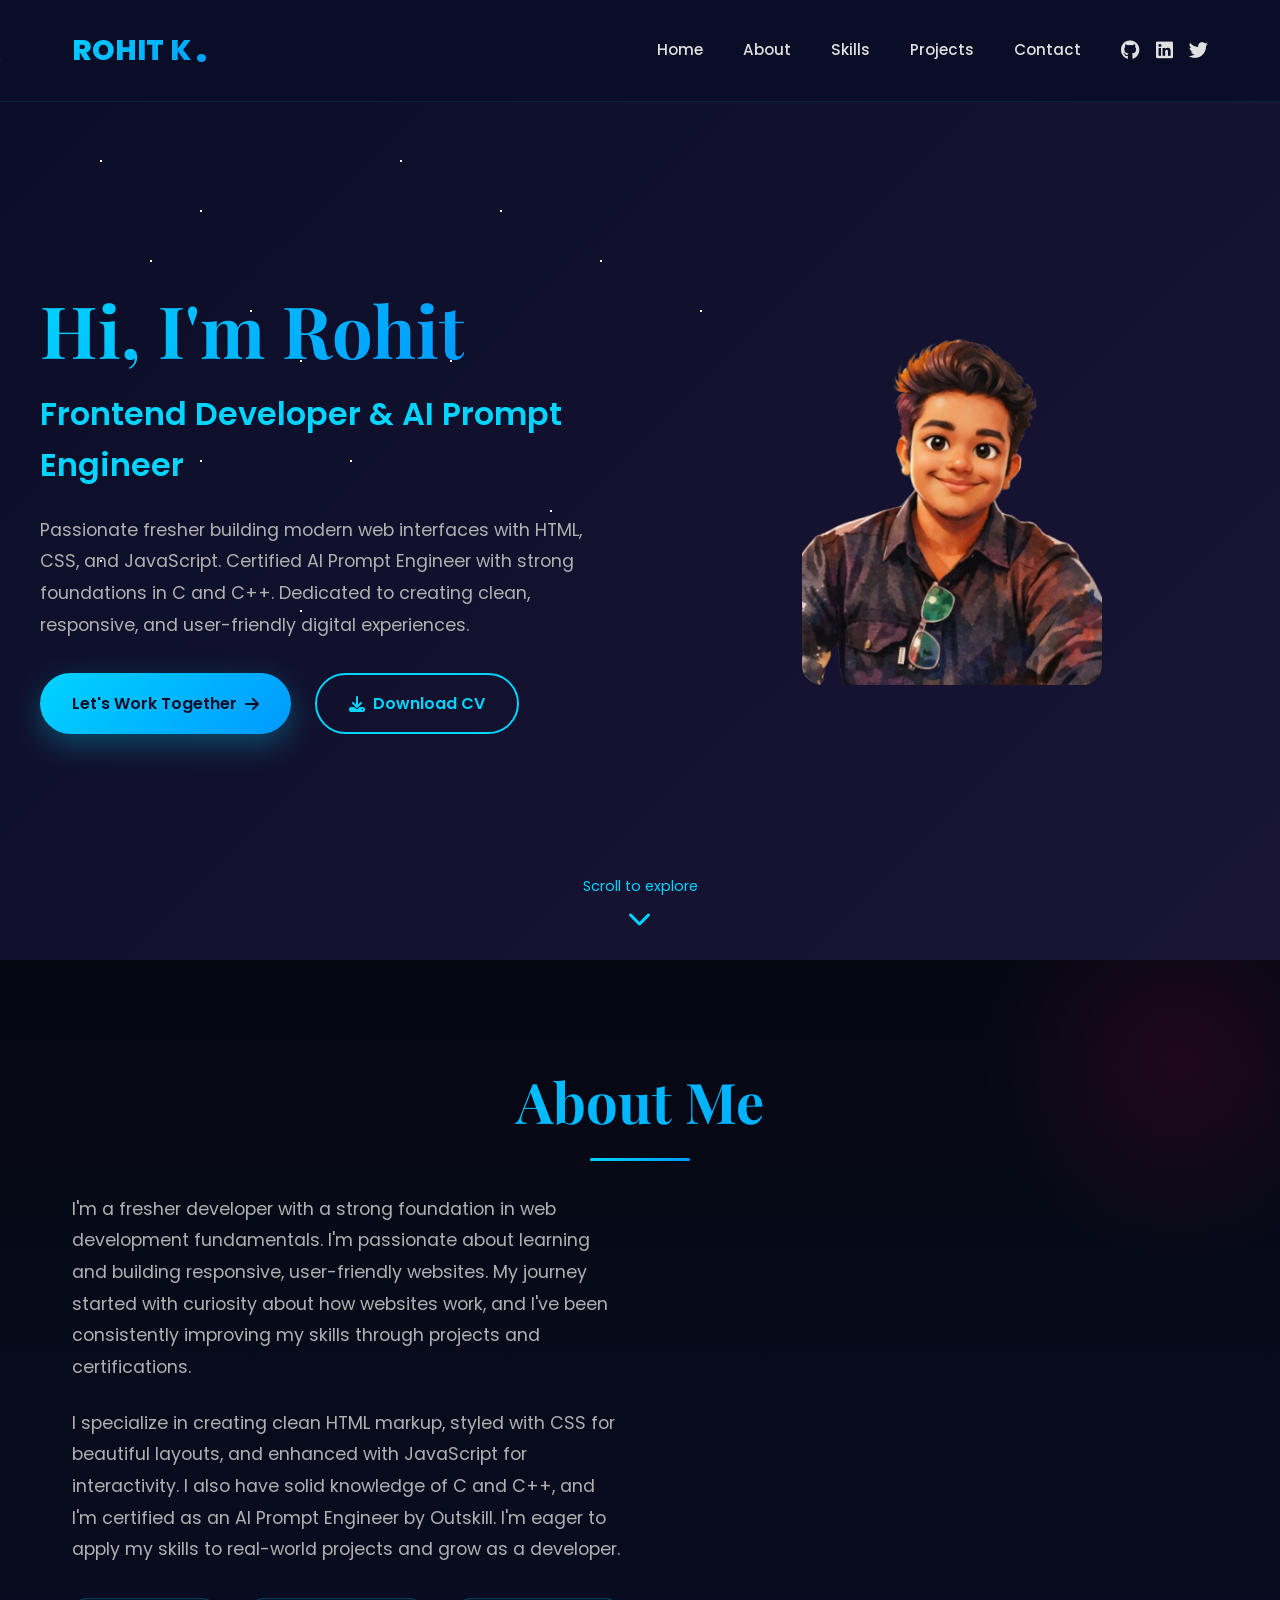
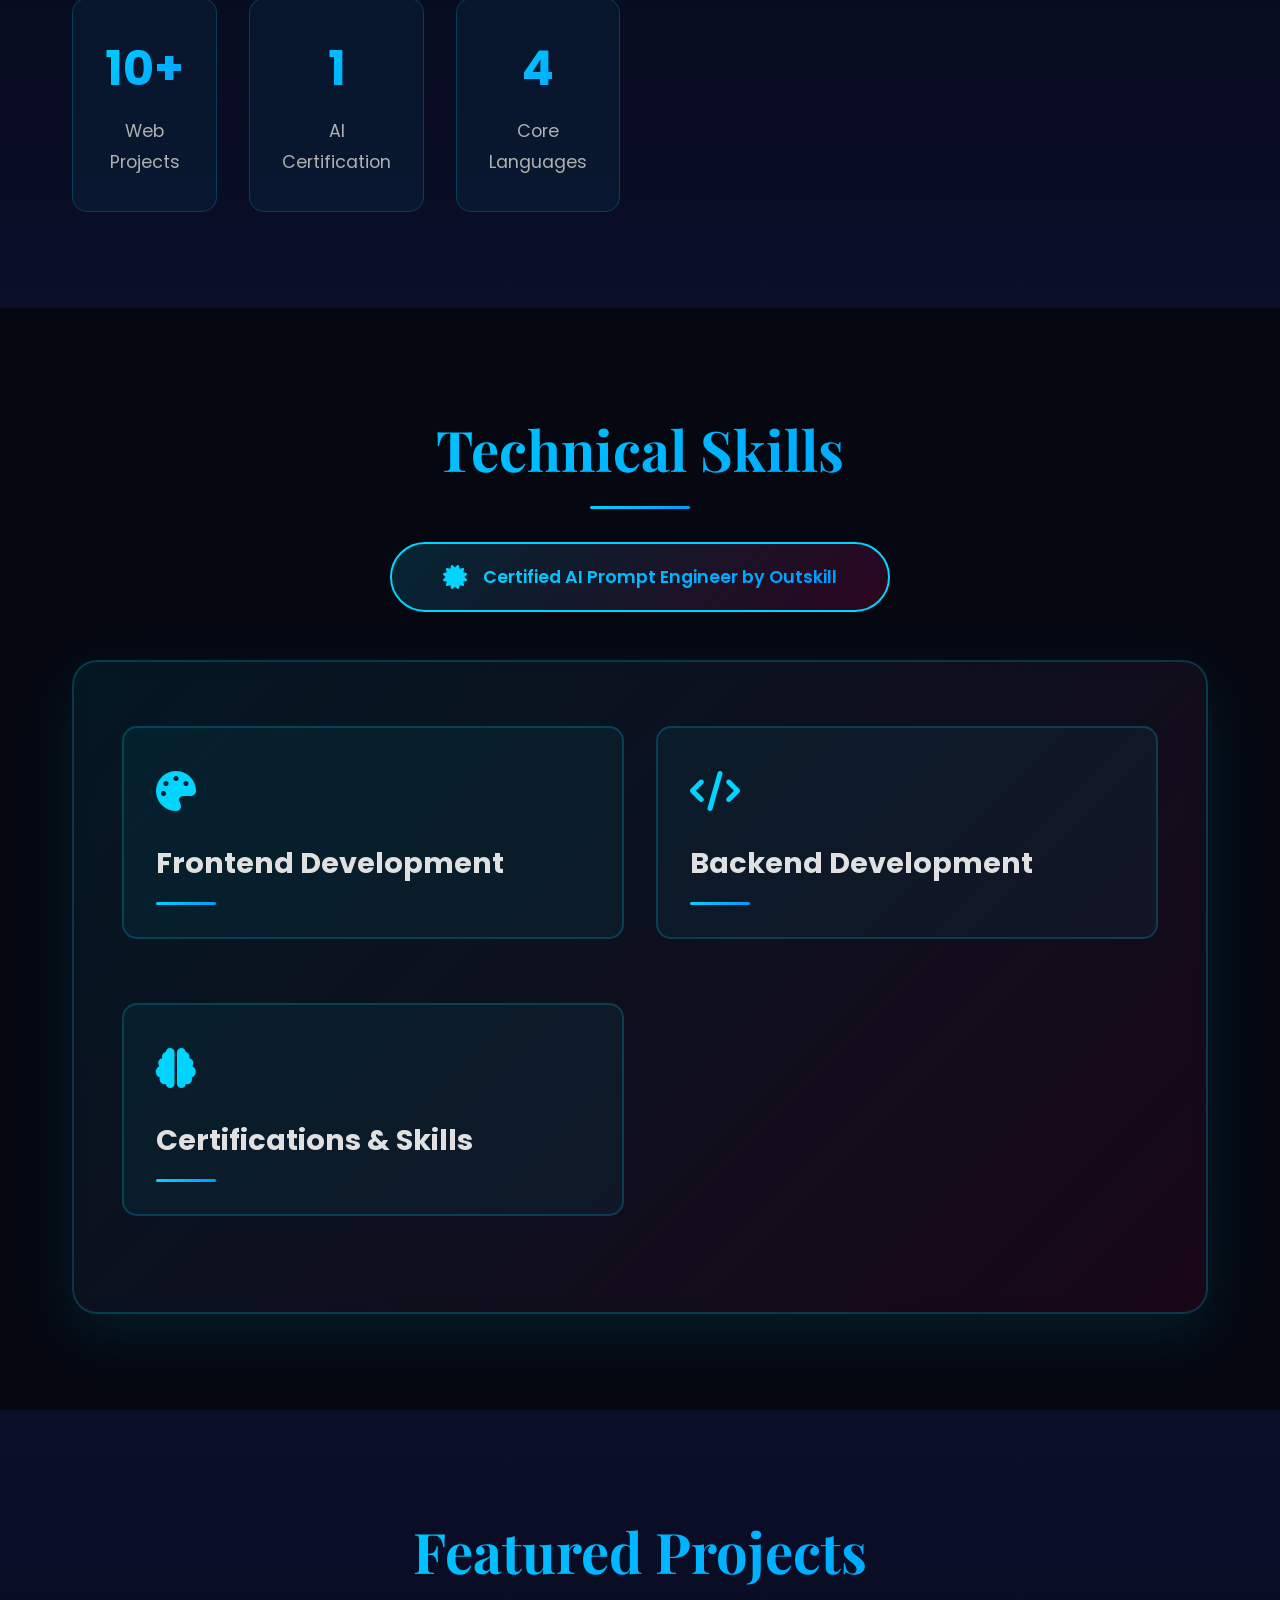
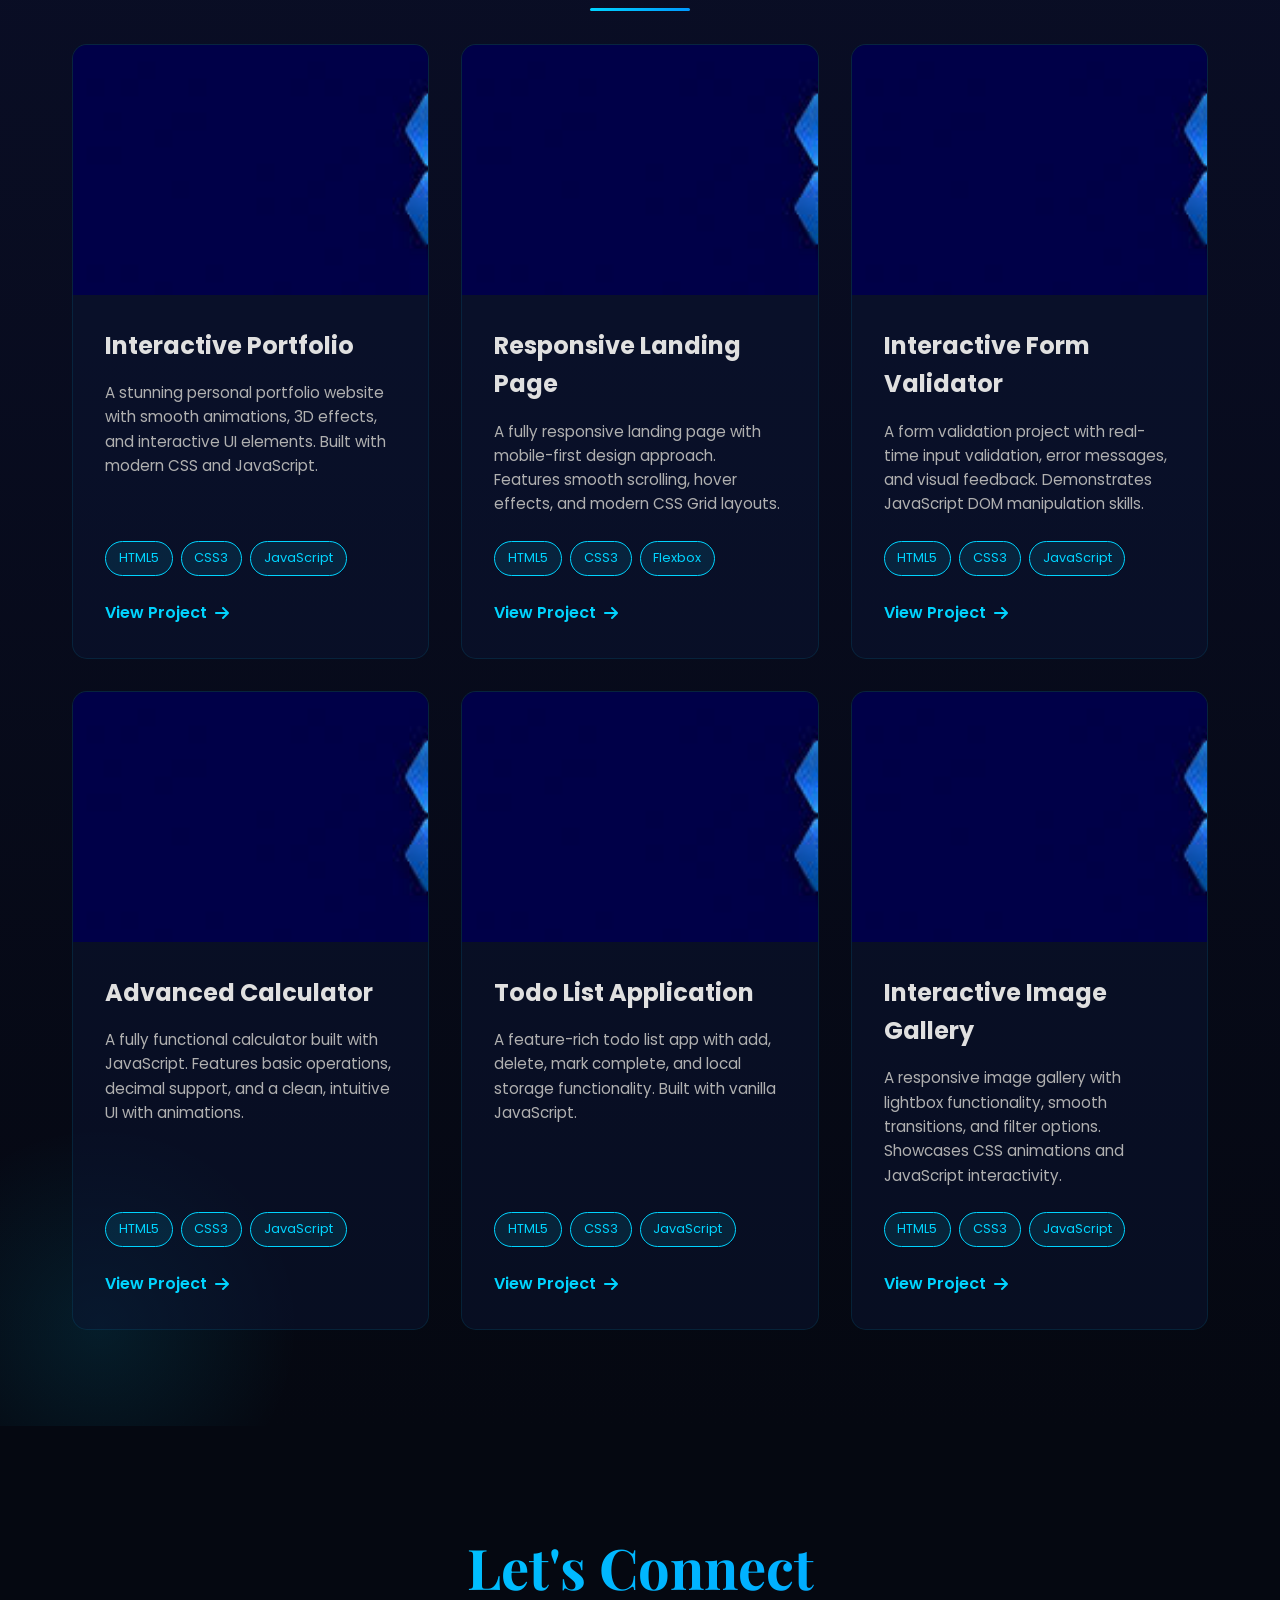
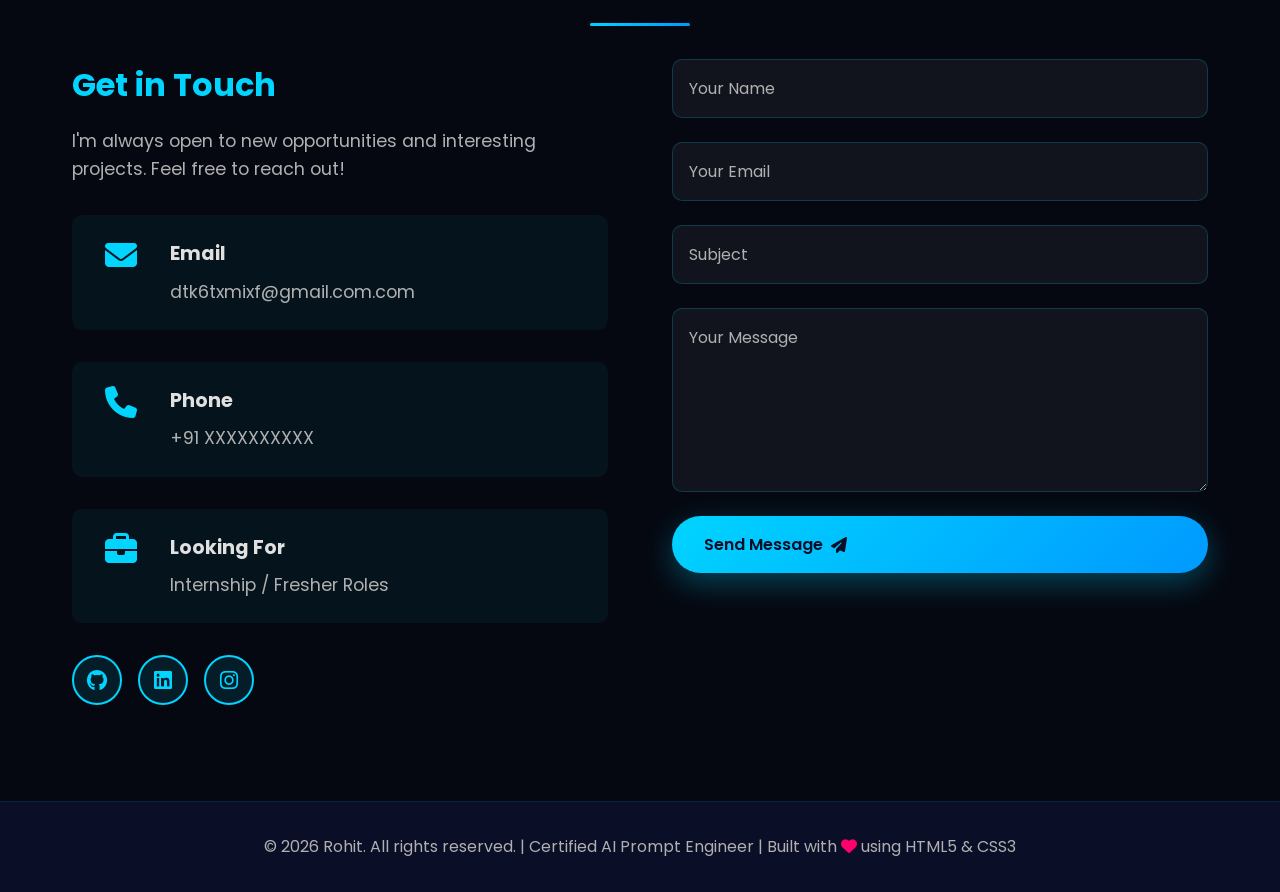
==== commit 58c1baaa: "first commit" ====
--- a/index.html
+++ b/index.html
@@ -16,7 +16,7 @@
     <header class="navbar">
         <div class="nav-container">
             <div class="logo">
-                <span class="logo-text">ROHIT</span>
+                <span class="logo-text">ROHIT K</span>
                 <span class="logo-dot">.</span>
             </div>
             <input type="checkbox" id="menu-toggle" class="menu-toggle">
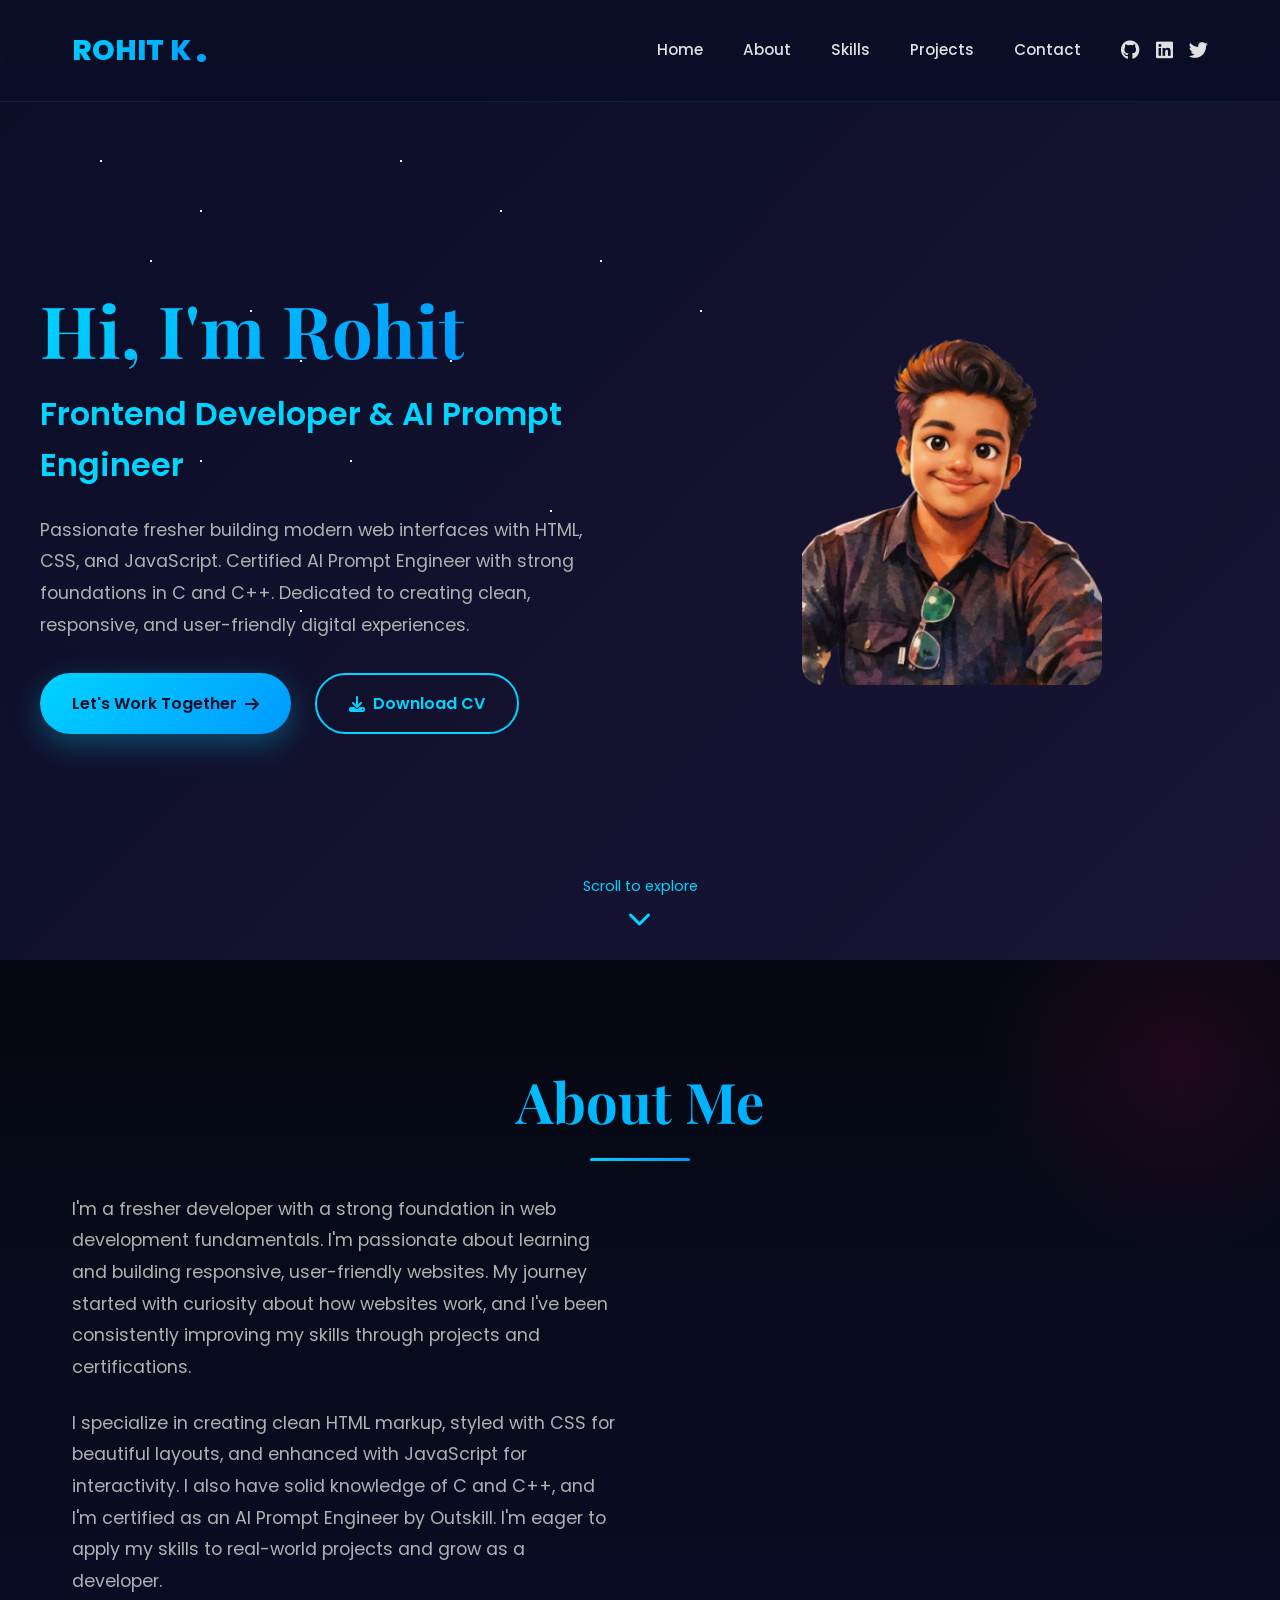
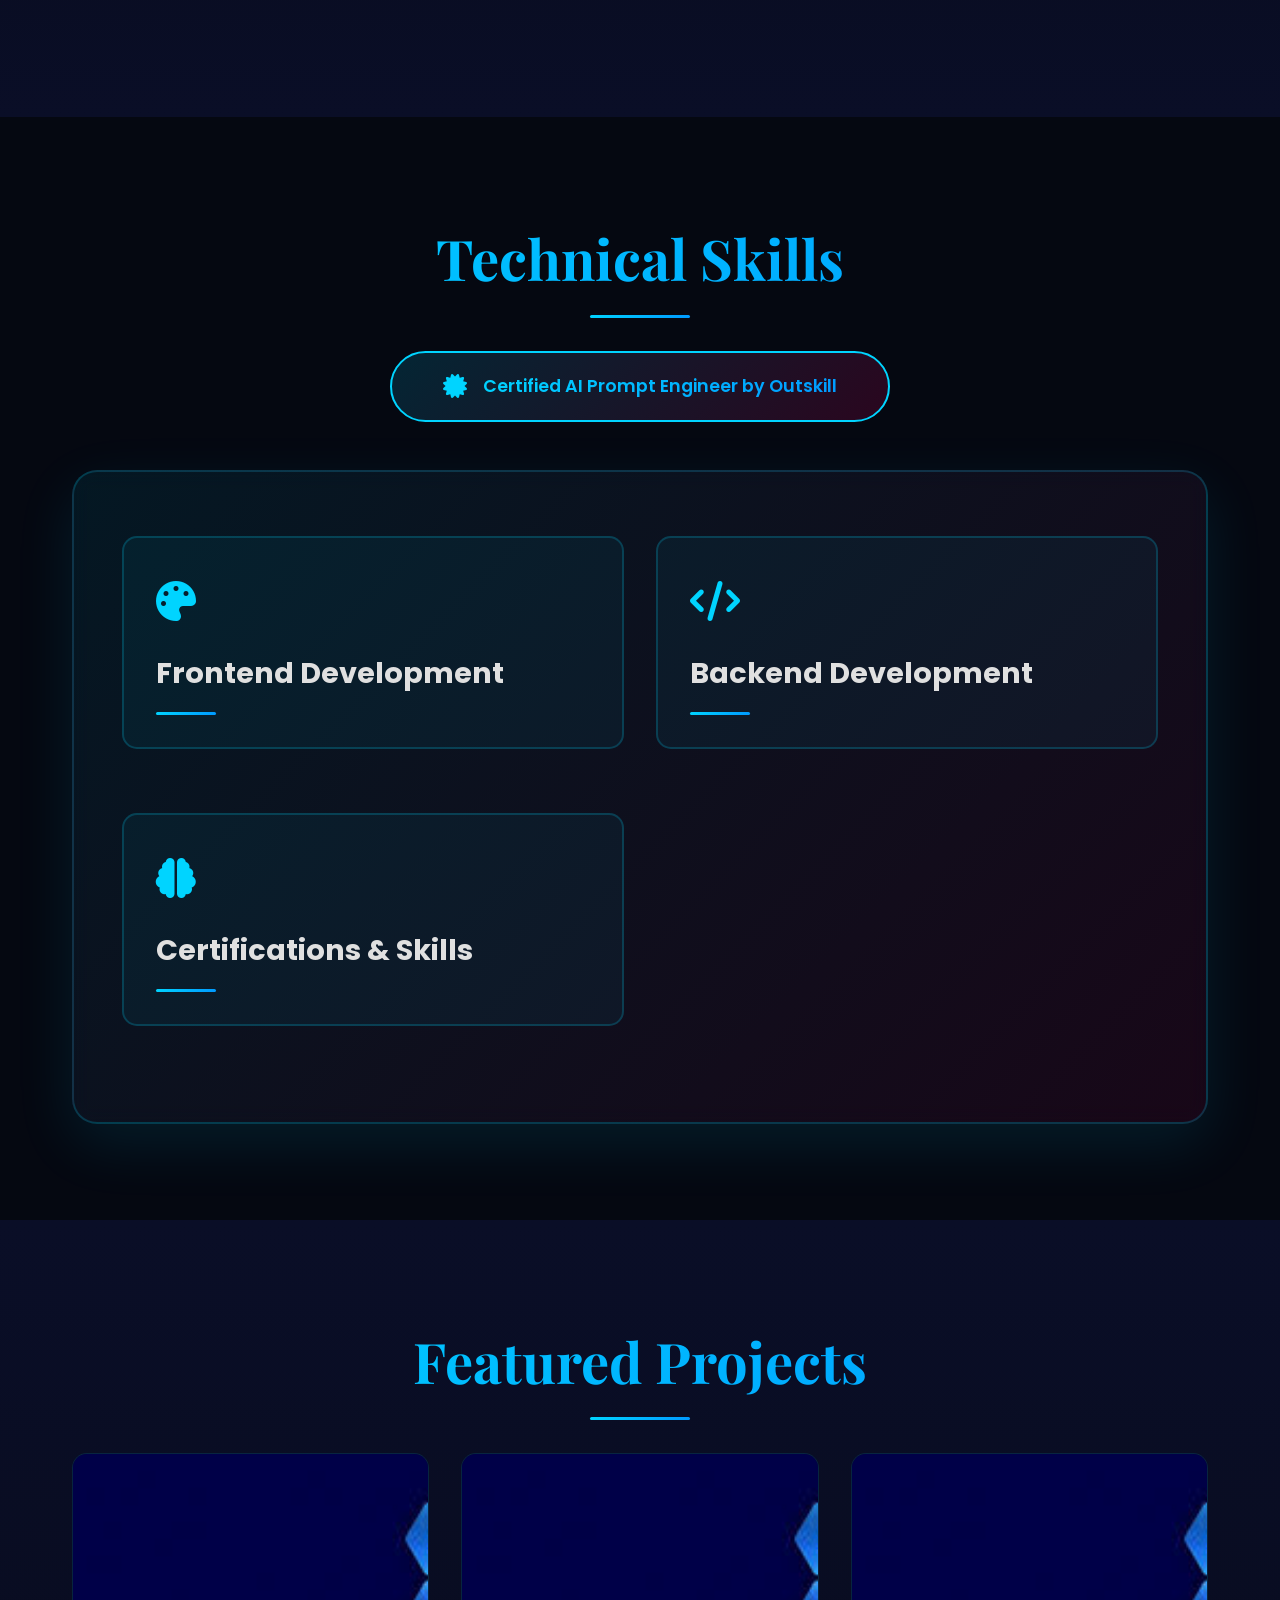
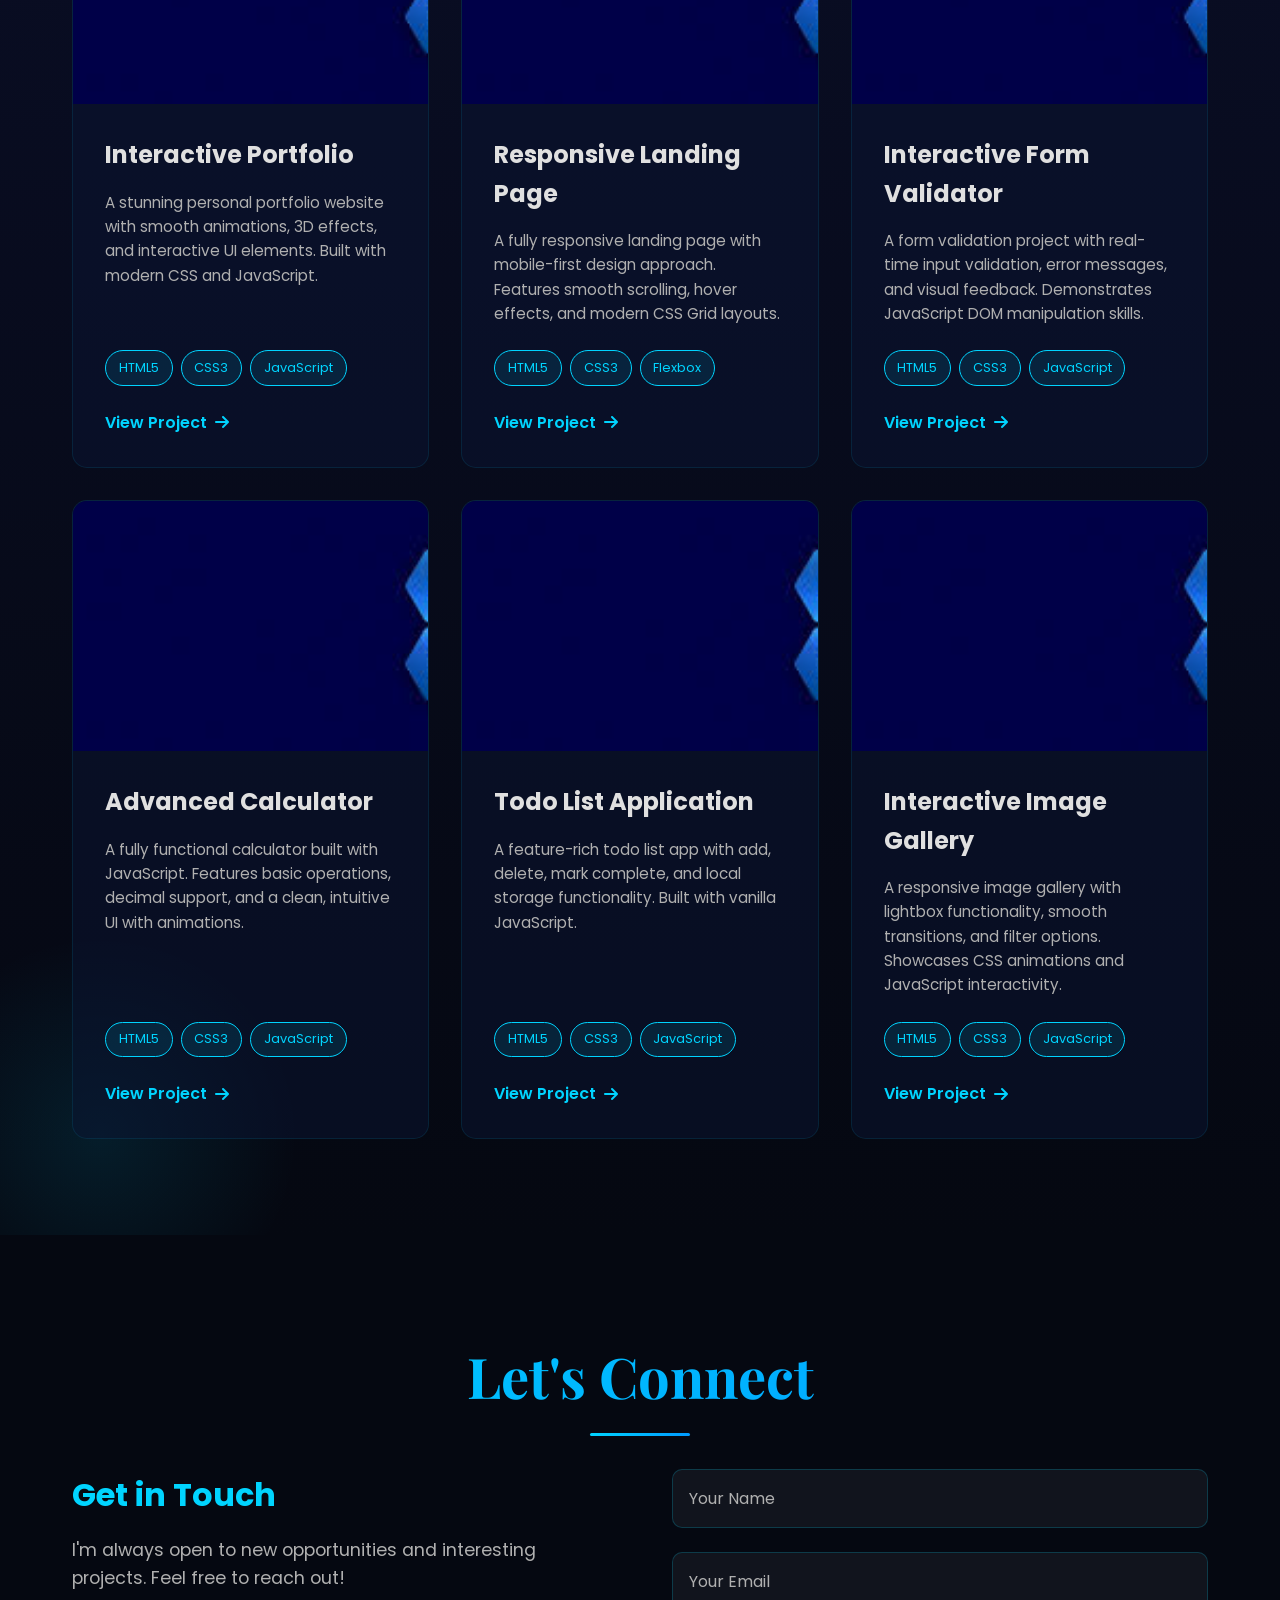
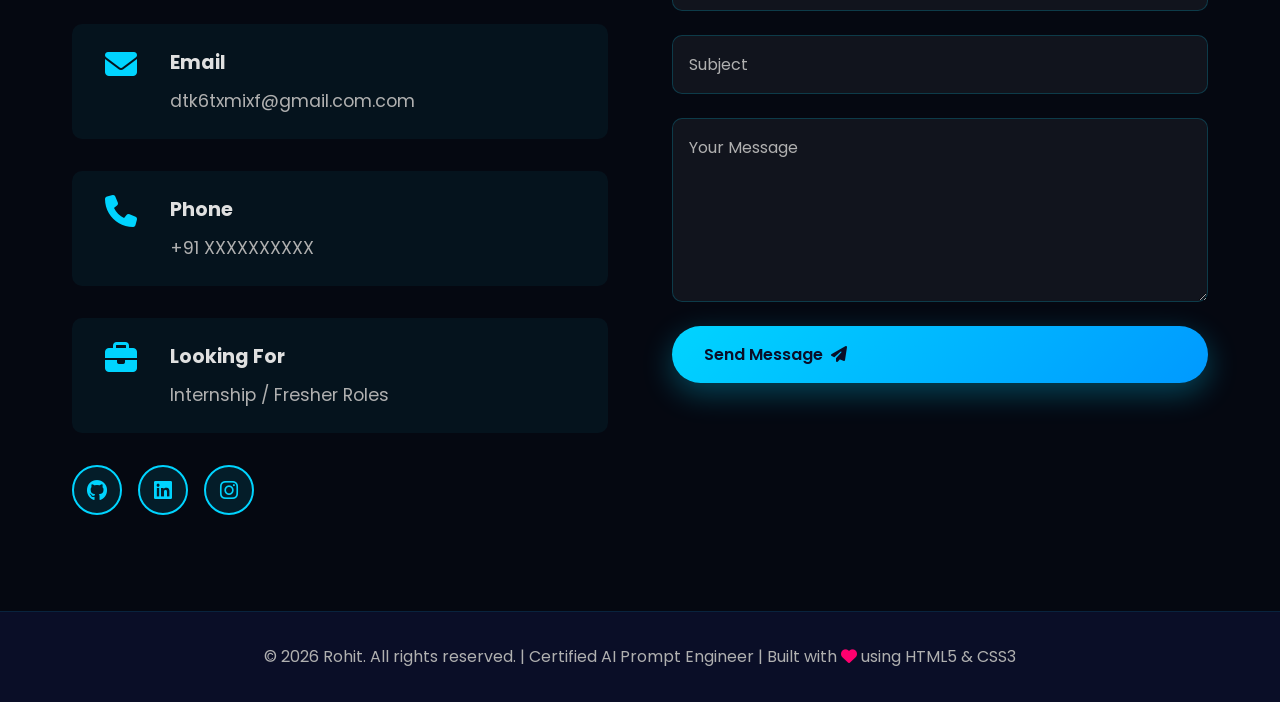
==== commit 3b22fd3c: "Remove stats section from index.html Removed statistics section from the HTML." ====
--- a/index.html
+++ b/index.html
@@ -97,20 +97,7 @@
                             and I'm certified as an AI Prompt Engineer by Outskill. 
                             I'm eager to apply my skills to real-world projects and grow as a developer.
                         </p>
-                        <div class="stats">
-                            <div class="stat-card">
-                                <h3>10+</h3>
-                                <p>Web Projects</p>
-                            </div>
-                            <div class="stat-card">
-                                <h3>1</h3>
-                                <p>AI Certification</p>
-                            </div>
-                            <div class="stat-card">
-                                <h3>4</h3>
-                                <p>Core Languages</p>
-                            </div>
-                        </div>
+                       
                     </div>
                 </div>
             </div>
@@ -470,4 +457,4 @@
         </div>
     </footer>
 </body>
-</html>+</html>
